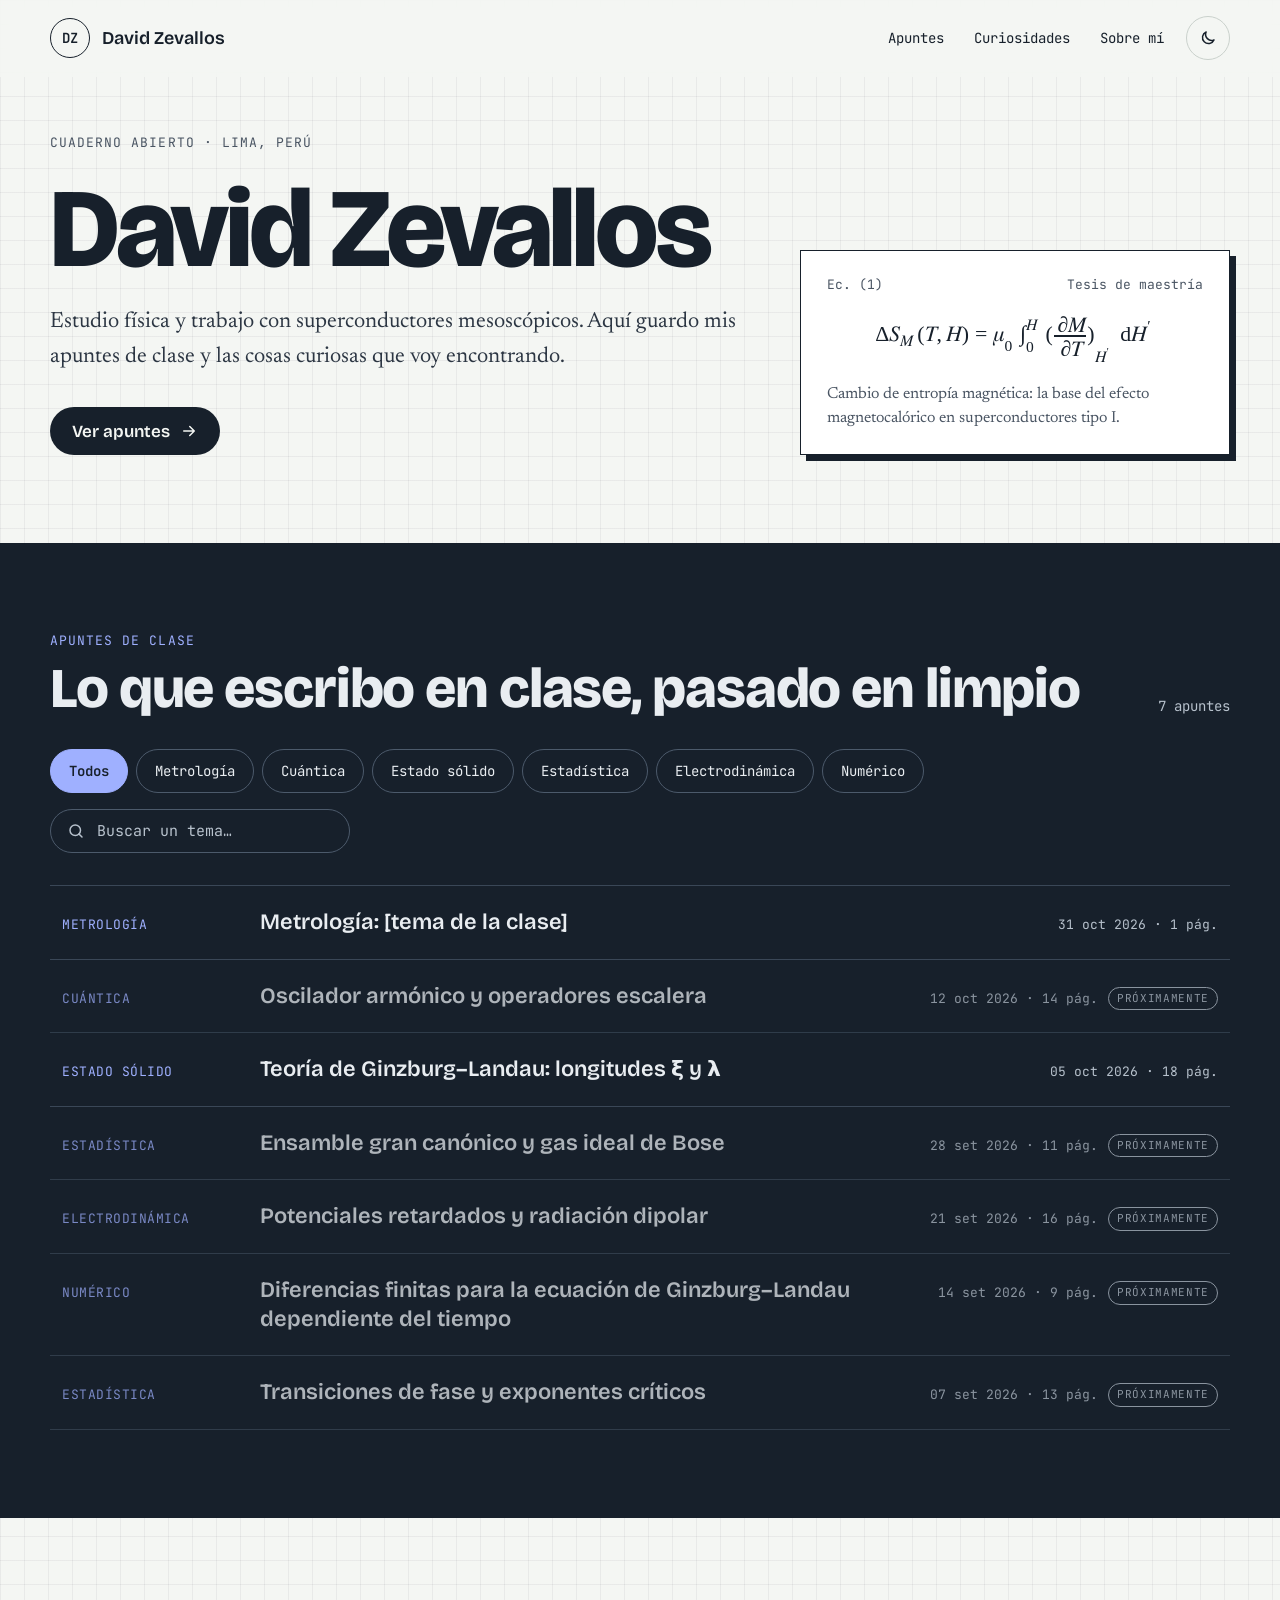
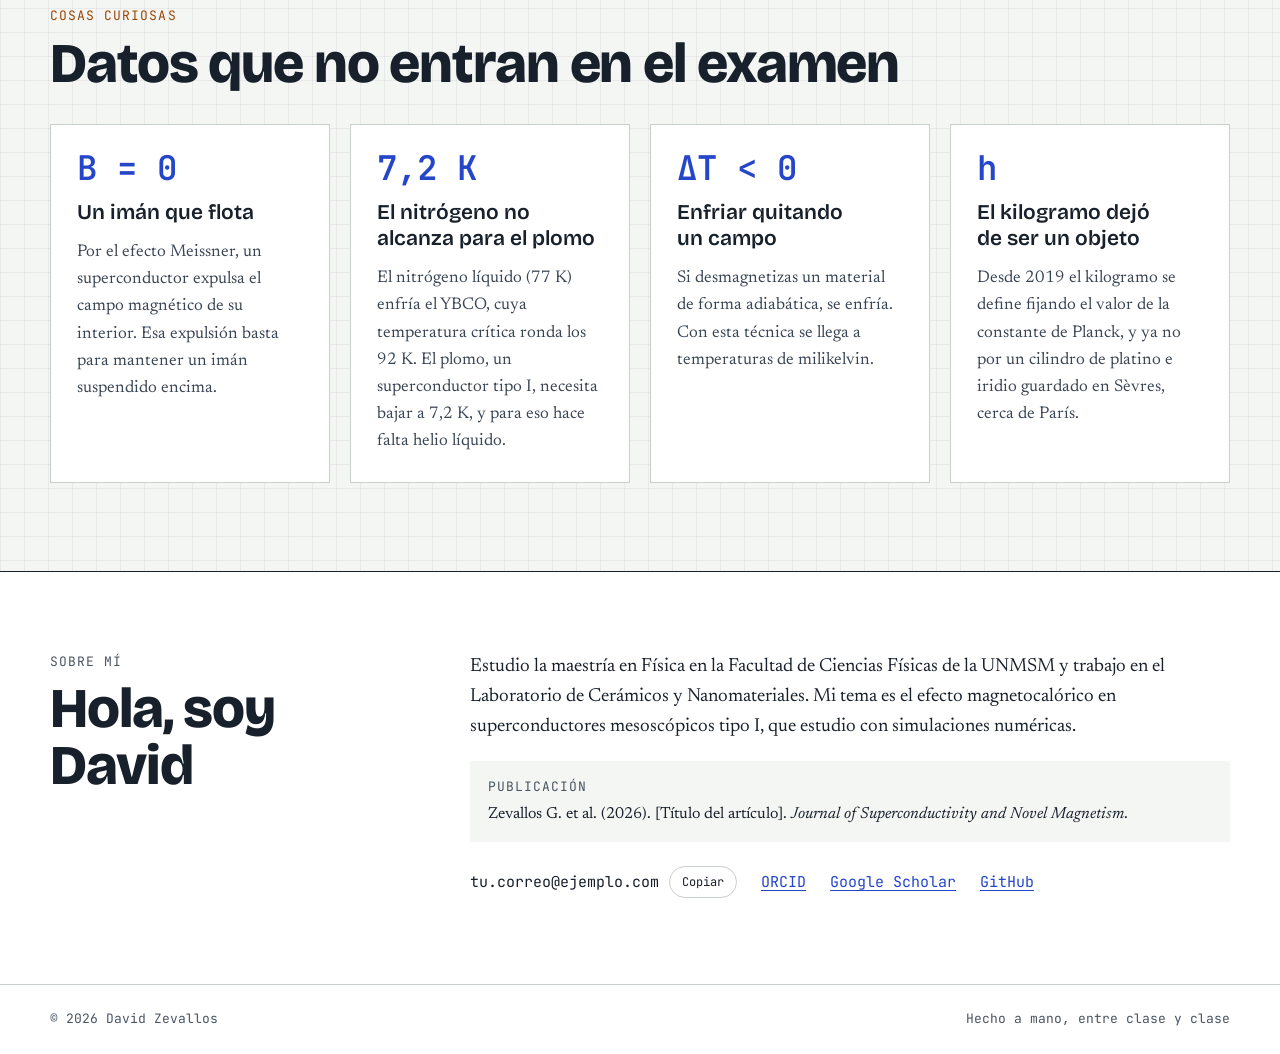
==== index.html @ 61f1cf74 "Versión inicial del sitio, con la sección de fotos oculta Co-Authored-By: Claude Opus 5.5 <noreply@a" ====
<!doctype html>
<html lang="es">
<head>
  <meta charset="utf-8">
  <meta name="viewport" content="width=device-width, initial-scale=1, viewport-fit=cover">
  <title>David Zevallos · Física</title>
  <meta name="description" content="Apuntes de clase y cosas curiosas de David Zevallos, físico en la UNMSM.">
  <meta name="color-scheme" content="light dark">
  <link rel="icon" href="data:image/svg+xml,%3Csvg xmlns='http://www.w3.org/2000/svg' viewBox='0 0 64 64'%3E%3Ccircle cx='32' cy='32' r='29' fill='%2317202B'/%3E%3Ctext x='32' y='41' font-family='monospace' font-size='24' font-weight='700' fill='%23F4F6F3' text-anchor='middle'%3EDZ%3C/text%3E%3C/svg%3E">

  <!-- Aplica el tema guardado antes de pintar, para evitar parpadeo -->
  <script>
    try {
      var t = localStorage.getItem('tema');
      if (t === 'claro' || t === 'oscuro') document.documentElement.dataset.tema = t;
    } catch (e) {}
  </script>

  <link rel="preconnect" href="https://fonts.googleapis.com">
  <link rel="preconnect" href="https://fonts.gstatic.com" crossorigin>
  <link rel="stylesheet" href="https://fonts.googleapis.com/css2?family=Bricolage+Grotesque:opsz,wght@12..96,400;12..96,600;12..96,800&family=Newsreader:ital,opsz,wght@0,6..72,400;0,6..72,500;1,6..72,400&family=JetBrains+Mono:wght@400;600&display=swap">
  <link rel="stylesheet" href="css/styles.css">

  <script src="js/datos.js" defer></script>
  <script src="js/main.js" defer></script>
</head>
<body data-pagina="inicio">

  <a class="saltar" href="#contenido">Saltar al contenido</a>

  <header class="cabecera">
    <div class="contenedor cabecera__fila">
      <a class="marca" href="index.html" aria-label="David Zevallos, inicio">
        <span class="marca__sello" aria-hidden="true">DZ</span>
        <span class="marca__nombre">David Zevallos</span>
      </a>

      <button class="menu-boton" type="button" aria-expanded="false" aria-controls="menu-principal" aria-label="Abrir menú">
        <svg viewBox="0 0 24 24" width="22" height="22" aria-hidden="true"><path d="M4 7h16M4 12h16M4 17h16"/></svg>
      </button>

      <nav id="menu-principal" class="menu" aria-label="Secciones">
        <a href="#apuntes">Apuntes</a>
        <a href="#curiosidades">Curiosidades</a>
        <!-- <a href="#fotos">Fotos</a> -->
        <a href="#sobre-mi">Sobre mí</a>
        <button class="tema-boton" type="button" aria-label="Cambiar a tema oscuro">
          <svg class="icono-luna" viewBox="0 0 24 24" width="18" height="18" aria-hidden="true"><path d="M20 14.5A8 8 0 0 1 9.5 4a8 8 0 1 0 10.5 10.5Z"/></svg>
          <svg class="icono-sol" viewBox="0 0 24 24" width="18" height="18" aria-hidden="true"><circle cx="12" cy="12" r="4"/><path d="M12 2v2M12 20v2M4.9 4.9l1.4 1.4M17.7 17.7l1.4 1.4M2 12h2M20 12h2M4.9 19.1l1.4-1.4M17.7 6.3l1.4-1.4"/></svg>
        </button>
      </nav>
    </div>
  </header>

  <main id="contenido">

    <!-- PORTADA -->
    <section class="portada contenedor" aria-labelledby="titulo-portada">
      <div class="portada__texto">
        <p class="etiqueta">Cuaderno abierto · Lima, Perú</p>
        <h1 id="titulo-portada" class="portada__titulo">David Zevallos</h1>
        <p class="portada__intro">Estudio física y trabajo con superconductores mesoscópicos. Aquí guardo mis apuntes de clase y las cosas curiosas que voy encontrando.</p>
        <div class="acciones">
          <a class="boton boton--lleno" href="#apuntes">
            Ver apuntes
            <svg viewBox="0 0 24 24" width="18" height="18" aria-hidden="true"><path d="M5 12h14M13 6l6 6-6 6"/></svg>
          </a>
          <!-- <a class="boton boton--borde" href="#fotos">Fotos</a> -->
        </div>
      </div>

      <aside class="ficha" aria-label="Tema de investigación">
        <div class="ficha__cabeza"><span>Ec. (1)</span><span>Tesis de maestría</span></div>
        <div class="ecuacion-scroll">
          <math display="block">
            <mrow>
              <mi mathvariant="normal">Δ</mi><msub><mi>S</mi><mi>M</mi></msub>
              <mo stretchy="false">(</mo><mi>T</mi><mo>,</mo><mi>H</mi><mo stretchy="false">)</mo>
              <mo>=</mo>
              <msub><mi>μ</mi><mn>0</mn></msub>
              <msubsup><mo>∫</mo><mn>0</mn><mi>H</mi></msubsup>
              <msub>
                <mrow><mo>(</mo><mfrac><mrow><mo>∂</mo><mi>M</mi></mrow><mrow><mo>∂</mo><mi>T</mi></mrow></mfrac><mo>)</mo></mrow>
                <msup><mi>H</mi><mo>′</mo></msup>
              </msub>
              <mspace width="0.2em"></mspace>
              <mi mathvariant="normal">d</mi><msup><mi>H</mi><mo>′</mo></msup>
            </mrow>
          </math>
        </div>
        <p class="ficha__nota">Cambio de entropía magnética: la base del efecto magnetocalórico en superconductores tipo I.</p>
      </aside>
    </section>

    <!-- APUNTES -->
    <section id="apuntes" class="banda" aria-labelledby="titulo-apuntes">
      <div class="contenedor seccion">
        <div class="seccion__cabeza">
          <div>
            <p class="etiqueta etiqueta--clara">Apuntes de clase</p>
            <h2 id="titulo-apuntes" class="seccion__titulo">Lo que escribo en clase, pasado en limpio</h2>
          </div>
          <p class="contador" id="contador-apuntes" aria-live="polite"></p>
        </div>

        <div class="herramientas">
          <div class="filtros" id="filtros" role="group" aria-label="Filtrar por curso"></div>
          <label class="buscador">
            <span class="visualmente-oculto">Buscar apuntes</span>
            <svg viewBox="0 0 24 24" width="18" height="18" aria-hidden="true"><circle cx="11" cy="11" r="7"/><path d="m20 20-4-4"/></svg>
            <input id="buscar" type="search" placeholder="Buscar un tema…" autocomplete="off">
          </label>
        </div>

        <ol class="lista-apuntes" id="lista-apuntes"></ol>
        <p class="vacio" id="sin-resultados" hidden>No hay apuntes que coincidan. Prueba con otro curso o palabra.</p>
      </div>
    </section>

    <!-- CURIOSIDADES -->
    <section id="curiosidades" class="contenedor seccion" aria-labelledby="titulo-curiosidades">
      <div class="seccion__cabeza">
        <div>
          <p class="etiqueta etiqueta--calida">Cosas curiosas</p>
          <h2 id="titulo-curiosidades" class="seccion__titulo">Datos que no entran en el examen</h2>
        </div>
      </div>
      <div class="rejilla-curiosidades" id="lista-curiosidades"></div>
    </section>

    <!-- FOTOS (oculta por ahora: quita este comentario para mostrarla)
    <section id="fotos" class="seccion-borde" aria-labelledby="titulo-fotos">
      <div class="contenedor seccion">
        <div class="seccion__cabeza">
          <div>
            <p class="etiqueta">Fotos</p>
            <h2 id="titulo-fotos" class="seccion__titulo">Del laboratorio y de fuera</h2>
          </div>
          <p class="contador">Toca una foto para verla completa</p>
        </div>
        <div class="galeria" id="galeria"></div>
      </div>
    </section>
    -->

    <!-- SOBRE MÍ -->
    <section id="sobre-mi" class="superficie seccion-borde" aria-labelledby="titulo-sobre-mi">
      <div class="contenedor seccion sobre-mi">
        <div class="sobre-mi__cabeza">
          <p class="etiqueta">Sobre mí</p>
          <h2 id="titulo-sobre-mi" class="seccion__titulo">Hola, soy David</h2>
        </div>
        <div class="sobre-mi__texto">
          <p>Estudio la maestría en Física en la Facultad de Ciencias Físicas de la UNMSM y trabajo en el Laboratorio de Cerámicos y Nanomateriales. Mi tema es el efecto magnetocalórico en superconductores mesoscópicos tipo I, que estudio con simulaciones numéricas.</p>
          <div class="cita">
            <span class="etiqueta">Publicación</span>
            <p>Zevallos G. et al. (2026). [Título del artículo]. <i>Journal of Superconductivity and Novel Magnetism</i>.</p>
          </div>
          <ul class="enlaces">
            <li>
              <span id="correo">tu.correo@ejemplo.com</span>
              <button class="copiar" type="button" data-copiar="correo">Copiar</button>
            </li>
            <li><a href="https://orcid.org" target="_blank" rel="noopener">ORCID</a></li>
            <li><a href="https://scholar.google.com" target="_blank" rel="noopener">Google Scholar</a></li>
            <li><a href="https://github.com" target="_blank" rel="noopener">GitHub</a></li>
          </ul>
        </div>
      </div>
    </section>

  </main>

  <footer class="pie superficie">
    <div class="contenedor pie__fila">
      <span>© <span id="anio">2026</span> David Zevallos</span>
      <span>Hecho a mano, entre clase y clase</span>
    </div>
  </footer>

  <!-- VISOR DE FOTOS (elemento nativo <dialog>) -->
  <dialog class="visor" id="visor" aria-label="Visor de fotos">
    <div class="visor__marco">
      <div class="visor__imagen" id="visor-imagen"></div>
      <div class="visor__barra">
        <p class="visor__pie" id="visor-pie"></p>
        <div class="visor__controles">
          <button type="button" id="visor-anterior" aria-label="Foto anterior">
            <svg viewBox="0 0 24 24" width="20" height="20" aria-hidden="true"><path d="M15 6l-6 6 6 6"/></svg>
          </button>
          <span id="visor-posicion" class="visor__posicion"></span>
          <button type="button" id="visor-siguiente" aria-label="Foto siguiente">
            <svg viewBox="0 0 24 24" width="20" height="20" aria-hidden="true"><path d="M9 6l6 6-6 6"/></svg>
          </button>
          <button type="button" id="visor-cerrar" aria-label="Cerrar visor">
            <svg viewBox="0 0 24 24" width="20" height="20" aria-hidden="true"><path d="M6 6l12 12M18 6 6 18"/></svg>
          </button>
        </div>
      </div>
    </div>
  </dialog>

  <noscript>
    <p class="contenedor vacio">Activa JavaScript para ver la lista de apuntes y las curiosidades.</p>
  </noscript>
</body>
</html>
---- css/styles.css ----
/* =========================================================================
   styles.css — David Zevallos
   Concepto: cuaderno de laboratorio. Papel milimetrado, tinta oscura,
   un acento azul de bolígrafo y otro ocre para lo curioso.
   ========================================================================= */

/* ---------- Tokens (tema claro) ---------- */
:root {
  --papel: #F4F6F3;
  --rejilla: rgba(23, 32, 43, 0.055);
  --superficie: #FFFFFF;
  --tinta: #17202B;
  --tinta-2: #2C3643;
  --tinta-3: #3A4554;
  --gris: #4A5563;
  --linea: #C9D0CB;
  --acento: #2546C9;
  --acento-hover: #17318F;
  --calido: #9A4708;
  --hueco: #E3E8E4;
  --hueco-raya: rgba(23, 32, 43, 0.07);

  /* La banda de apuntes es oscura en ambos temas */
  --banda: #17202B;
  --banda-tinta: #E9EDF1;
  --banda-gris: #B7C1CC;
  --banda-linea: #3A4757;
  --banda-acento: #9FB0FF;
  --banda-chip: #4C5A6B;

  --f-titulo: 'Bricolage Grotesque', 'Segoe UI', system-ui, sans-serif;
  --f-texto: 'Newsreader', Georgia, 'Times New Roman', serif;
  --f-dato: 'JetBrains Mono', ui-monospace, 'SFMono-Regular', Menlo, Consolas, monospace;

  --ancho: 1180px;
  --gutter: max(16px, env(safe-area-inset-left, 0px));
  --gutter-d: max(16px, env(safe-area-inset-right, 0px));

  color-scheme: light;
}

/* ---------- Tema oscuro: sistema ---------- */
@media (prefers-color-scheme: dark) {
  :root:not([data-tema="claro"]) {
    --papel: #10151C;
    --rejilla: rgba(233, 237, 241, 0.045);
    --superficie: #18202A;
    --tinta: #E6EAEE;
    --tinta-2: #CDD4DC;
    --tinta-3: #B4BDC7;
    --gris: #9AA5B1;
    --linea: #2E3946;
    --acento: #93A6FF;
    --acento-hover: #C0CBFF;
    --calido: #E8A266;
    --hueco: #1E2732;
    --hueco-raya: rgba(233, 237, 241, 0.06);
    --banda: #0A0E13;
    --banda-linea: #26313D;
    color-scheme: dark;
  }
}
/* ---------- Tema oscuro: elegido con el botón ---------- */
:root[data-tema="oscuro"] {
  --papel: #10151C;
  --rejilla: rgba(233, 237, 241, 0.045);
  --superficie: #18202A;
  --tinta: #E6EAEE;
  --tinta-2: #CDD4DC;
  --tinta-3: #B4BDC7;
  --gris: #9AA5B1;
  --linea: #2E3946;
  --acento: #93A6FF;
  --acento-hover: #C0CBFF;
  --calido: #E8A266;
  --hueco: #1E2732;
  --hueco-raya: rgba(233, 237, 241, 0.06);
  --banda: #0A0E13;
  --banda-linea: #26313D;
  color-scheme: dark;
}

/* ---------- Base ---------- */
*, *::before, *::after { box-sizing: border-box; }

html { scroll-behavior: smooth; scroll-padding-top: 88px; -webkit-text-size-adjust: 100%; }
@media (prefers-reduced-motion: reduce) { html { scroll-behavior: auto; } }

body {
  margin: 0;
  background-color: var(--papel);
  background-image:
    linear-gradient(var(--rejilla) 1px, transparent 1px),
    linear-gradient(90deg, var(--rejilla) 1px, transparent 1px);
  background-size: 24px 24px;
  color: var(--tinta);
  font-family: var(--f-texto);
  font-size: 1.1875rem;
  line-height: 1.6;
  text-rendering: optimizeLegibility;
}

img { max-width: 100%; display: block; }
svg { fill: none; stroke: currentColor; stroke-width: 2; stroke-linecap: round; stroke-linejoin: round; }

a { color: var(--acento); text-underline-offset: 0.18em; }
a:hover { color: var(--acento-hover); }

:focus-visible { outline: 2px solid var(--acento); outline-offset: 3px; border-radius: 4px; }

h1, h2, h3 { text-wrap: balance; }
p { margin: 0; }

.visualmente-oculto {
  position: absolute; width: 1px; height: 1px; padding: 0; margin: -1px;
  overflow: hidden; clip: rect(0 0 0 0); white-space: nowrap; border: 0;
}

.saltar {
  position: absolute; left: 16px; top: -60px; z-index: 50;
  background: var(--tinta); color: var(--papel); padding: 10px 16px;
  font-family: var(--f-dato); font-size: 0.875rem; text-decoration: none;
}
.saltar:focus { top: calc(12px + env(safe-area-inset-top, 0px)); color: var(--papel); }

.contenedor {
  width: 100%;
  max-width: calc(var(--ancho) + 48px);
  margin-inline: auto;
  padding-left: max(24px, var(--gutter));
  padding-right: max(24px, var(--gutter-d));
}
@media (max-width: 480px) {
  .contenedor { padding-left: var(--gutter); padding-right: var(--gutter-d); }
}

/* ---------- Piezas pequeñas ---------- */
.etiqueta {
  font-family: var(--f-dato);
  font-size: 0.8125rem;
  letter-spacing: 0.08em;
  text-transform: uppercase;
  color: var(--gris);
}
.etiqueta--clara { color: var(--banda-acento); }
.etiqueta--calida { color: var(--calido); }

.boton {
  display: inline-flex; align-items: center; gap: 10px;
  min-height: 48px; padding: 0 22px;
  border-radius: 999px;
  font-family: var(--f-titulo); font-weight: 600; font-size: 1.0625rem;
  text-decoration: none;
  transition: transform 0.15s ease, background-color 0.15s ease;
}
.boton:active { transform: translateY(1px); }
.boton--lleno { background: var(--tinta); color: var(--papel); }
.boton--lleno:hover { background: var(--tinta-2); color: var(--papel); }
.boton--borde { border: 1.5px solid var(--tinta); color: var(--tinta); }
.boton--borde:hover { background: var(--superficie); color: var(--tinta); }

.insignia {
  display: inline-block;
  margin-left: 10px;
  padding: 2px 8px;
  border: 1px solid currentColor;
  border-radius: 999px;
  font-family: var(--f-dato);
  font-size: 0.6875rem;
  letter-spacing: 0.06em;
  text-transform: uppercase;
  vertical-align: 1px;
}

/* ---------- Cabecera ---------- */
body::before {
  content: ""; position: fixed; inset: 0 0 auto;
  height: env(safe-area-inset-top, 0px); z-index: 30;
  background: var(--papel);
}

.cabecera {
  position: sticky; top: env(safe-area-inset-top, 0px); z-index: 20;
  background: color-mix(in srgb, var(--papel) 88%, transparent);
  -webkit-backdrop-filter: blur(10px);
  backdrop-filter: blur(10px);
  border-bottom: 1px solid transparent;
}
.cabecera__fila {
  display: flex; align-items: center; justify-content: space-between; gap: 16px;
  padding-block: 16px;
}

.marca { display: flex; align-items: center; gap: 12px; color: var(--tinta); text-decoration: none; }
.marca:hover { color: var(--tinta); }
.marca__sello {
  width: 40px; height: 40px; flex: none;
  display: grid; place-items: center;
  border: 1.5px solid var(--tinta); border-radius: 50%;
  font-family: var(--f-dato); font-size: 0.875rem; font-weight: 600;
}
.marca__nombre { font-family: var(--f-titulo); font-weight: 600; font-size: 1.125rem; }

.menu { display: flex; align-items: center; gap: 2px; font-family: var(--f-dato); font-size: 0.875rem; }
.menu a {
  display: inline-flex; align-items: center; min-height: 44px; padding: 0 14px;
  color: var(--tinta); text-decoration: none; border-radius: 999px;
}
.menu a:hover { background: var(--superficie); color: var(--tinta); }
.menu a[aria-current="page"] { text-decoration: underline; text-underline-offset: 0.35em; }

.tema-boton, .menu-boton {
  width: 44px; height: 44px; flex: none;
  display: inline-grid; place-items: center;
  margin-left: 6px;
  border: 1.5px solid var(--linea); border-radius: 50%;
  background: transparent; color: var(--tinta); cursor: pointer;
}
.tema-boton:hover, .menu-boton:hover { border-color: var(--tinta); }
.icono-sol { display: none; }
:root[data-tema="oscuro"] .icono-sol { display: block; }
:root[data-tema="oscuro"] .icono-luna { display: none; }
@media (prefers-color-scheme: dark) {
  :root:not([data-tema="claro"]) .icono-sol { display: block; }
  :root:not([data-tema="claro"]) .icono-luna { display: none; }
}

.menu-boton { display: none; }

@media (max-width: 760px) {
  .menu-boton { display: inline-grid; }
  .menu {
    position: absolute; left: 0; right: 0; top: 100%;
    flex-direction: column; align-items: stretch; gap: 0;
    padding: 8px var(--gutter-d) 16px var(--gutter);
    background: var(--papel);
    border-bottom: 1.5px solid var(--tinta);
    display: none;
  }
  .menu--abierto { display: flex; }
  .menu a { min-height: 52px; border-radius: 0; border-bottom: 1px solid var(--linea); font-size: 1rem; }
  .tema-boton { margin: 12px 0 0; align-self: flex-start; }
}

/* ---------- Portada ---------- */
.portada {
  display: flex; flex-wrap: wrap; align-items: flex-end; gap: 56px;
  padding-top: 56px; padding-bottom: 88px;
}
.portada__texto { flex: 999 1 520px; min-width: 0; display: flex; flex-direction: column; gap: 24px; }
.portada__titulo {
  margin: 0;
  font-family: var(--f-titulo); font-weight: 800;
  font-size: clamp(3.25rem, 9vw, 7rem);
  line-height: 0.92; letter-spacing: -0.03em;
}
.portada__intro { max-width: 34em; font-size: 1.375rem; color: var(--tinta-2); }
.acciones { display: flex; flex-wrap: wrap; gap: 12px; padding-top: 8px; }

.ficha {
  flex: 1 1 360px; min-width: 0;
  display: flex; flex-direction: column; gap: 14px;
  padding: 24px 26px;
  background: var(--superficie);
  border: 1.5px solid var(--tinta);
  box-shadow: 6px 6px 0 var(--tinta);
}
.ficha__cabeza {
  display: flex; justify-content: space-between; gap: 12px;
  font-family: var(--f-dato); font-size: 0.8125rem; color: var(--gris);
}
.ficha__nota { font-size: 1rem; line-height: 1.5; color: var(--gris); }

/* MathML nativo */
math { font-family: 'STIX Two Math', 'Cambria Math', 'Latin Modern Math', math; }
math[display="block"] { font-size: 1.35em; margin: 0; }
.ecuacion-scroll { overflow-x: auto; padding-block: 6px; }

/* ---------- Secciones ---------- */
.seccion { display: flex; flex-direction: column; gap: 32px; padding-block: 88px; }
.seccion__cabeza {
  display: flex; flex-wrap: wrap; align-items: flex-end; justify-content: space-between; gap: 16px 24px;
}
.seccion__cabeza > div { display: flex; flex-direction: column; gap: 8px; min-width: 0; }
.seccion__titulo {
  margin: 0;
  font-family: var(--f-titulo); font-weight: 800;
  font-size: clamp(2.25rem, 5vw, 3.5rem);
  line-height: 1.02; letter-spacing: -0.02em;
}
.contador { font-family: var(--f-dato); font-size: 0.875rem; color: var(--gris); }

.seccion-borde { border-top: 1.5px solid var(--tinta); }
.superficie { background: var(--superficie); }

/* ---------- Banda de apuntes ---------- */
.banda { background: var(--banda); color: var(--banda-tinta); }
.banda .contador { color: var(--banda-gris); }
.banda :focus-visible { outline-color: var(--banda-acento); }

.herramientas { display: flex; flex-wrap: wrap; align-items: center; justify-content: space-between; gap: 16px; }
.filtros { display: flex; flex-wrap: wrap; gap: 8px; }

.chip {
  min-height: 44px; padding: 0 18px;
  border: 1.5px solid var(--banda-chip); border-radius: 999px;
  background: transparent; color: var(--banda-tinta);
  font-family: var(--f-dato); font-size: 0.875rem;
  cursor: pointer;
  transition: background-color 0.15s ease, border-color 0.15s ease;
}
.chip:hover { border-color: var(--banda-tinta); }
.chip[aria-pressed="true"] {
  background: var(--banda-acento); border-color: var(--banda-acento);
  color: #17202B; font-weight: 600;
}

.buscador {
  flex: 0 1 300px; min-width: 0;
  display: flex; align-items: center; gap: 10px;
  min-height: 44px; padding: 0 16px;
  border: 1.5px solid var(--banda-chip); border-radius: 999px;
  color: var(--banda-gris);
}
.buscador:focus-within { border-color: var(--banda-acento); }
.buscador input {
  flex: 1; min-width: 0;
  border: 0; background: transparent; outline: none;
  color: var(--banda-tinta);
  font-family: var(--f-dato); font-size: 0.9375rem;
}
.buscador input::placeholder { color: var(--banda-gris); opacity: 1; }
@media (max-width: 760px) { .buscador { flex-basis: 100%; } }

.lista-apuntes { list-style: none; margin: 0; padding: 0; border-top: 1px solid var(--banda-linea); }
.apunte {
  display: flex; flex-wrap: wrap; align-items: baseline; gap: 6px 28px;
  padding: 22px 12px;
  border-bottom: 1px solid var(--banda-linea);
  color: var(--banda-tinta); text-decoration: none;
  transition: background-color 0.15s ease, padding-left 0.2s ease;
}
a.apunte:hover { background: rgba(159, 176, 255, 0.08); color: var(--banda-tinta); padding-left: 20px; }
.apunte--pendiente { opacity: 0.72; }
.apunte__curso {
  flex: 0 0 170px;
  font-family: var(--f-dato); font-size: 0.8125rem; letter-spacing: 0.04em; text-transform: uppercase;
  color: var(--banda-acento);
}
.apunte__titulo {
  flex: 999 1 360px; min-width: 0;
  font-family: var(--f-titulo); font-weight: 600; font-size: 1.375rem; line-height: 1.3;
}
.apunte__meta { flex: 0 0 auto; font-family: var(--f-dato); font-size: 0.8125rem; color: var(--banda-gris); font-variant-numeric: tabular-nums; }
.vacio { font-size: 1.0625rem; color: var(--banda-gris); padding: 16px 0; }

/* ---------- Curiosidades ---------- */
.rejilla-curiosidades { display: grid; grid-template-columns: repeat(auto-fill, minmax(260px, 1fr)); gap: 20px; }
.curiosidad {
  display: flex; flex-direction: column; gap: 14px;
  padding: 26px;
  background: var(--superficie);
  border: 1px solid var(--linea);
  transition: transform 0.2s ease, border-color 0.2s ease;
}
.curiosidad:hover { transform: translateY(-3px); border-color: var(--tinta); }
@media (prefers-reduced-motion: reduce) { .curiosidad:hover { transform: none; } }
.curiosidad__dato { font-family: var(--f-dato); font-size: 2.125rem; font-weight: 600; line-height: 1; color: var(--acento); }
.curiosidad__titulo { margin: 0; font-family: var(--f-titulo); font-weight: 600; font-size: 1.3125rem; line-height: 1.25; }
.curiosidad__texto { font-size: 1.0625rem; color: var(--tinta-3); }

/* ---------- Galería ---------- */
.galeria {
  display: grid;
  grid-template-columns: repeat(auto-fill, minmax(240px, 1fr));
  grid-auto-rows: 200px;
  grid-auto-flow: dense;
  gap: 16px;
}
.foto {
  position: relative; display: flex; flex-direction: column;
  padding: 0; margin: 0;
  border: 1px solid var(--tinta);
  background: var(--superficie);
  overflow: hidden; cursor: zoom-in;
  font: inherit; color: inherit; text-align: left;
}
.foto--ancha { grid-column: span 2; }
.foto--alta { grid-row: span 2; }
.foto--grande { grid-column: span 2; grid-row: span 2; }
@media (max-width: 560px) {
  .foto--ancha, .foto--grande { grid-column: auto; }
}
.foto img, .foto .hueco { flex: 1 1 auto; min-height: 0; width: 100%; object-fit: cover; transition: transform 0.4s ease; }
.foto:hover img { transform: scale(1.03); }
.foto__pie {
  display: flex; justify-content: space-between; gap: 8px;
  padding: 10px 12px;
  background: var(--superficie);
  border-top: 1px solid var(--linea);
  font-family: var(--f-dato); font-size: 0.8125rem;
}
.foto__lugar { color: var(--gris); }

.hueco {
  display: flex; align-items: center; justify-content: center;
  padding: 16px; text-align: center;
  background-color: var(--hueco);
  background-image: repeating-linear-gradient(135deg, var(--hueco-raya) 0 2px, transparent 2px 14px);
  font-family: var(--f-dato); font-size: 0.8125rem; color: var(--gris);
}

/* Visor */
.visor {
  width: min(1100px, calc(100vw - 32px));
  max-height: calc(100vh - 32px);
  padding: 0; border: 1.5px solid var(--tinta);
  background: var(--superficie); color: var(--tinta);
}
.visor::backdrop { background: rgba(10, 14, 19, 0.82); }
.visor__marco { display: flex; flex-direction: column; }
.visor__imagen { display: flex; align-items: center; justify-content: center; background: var(--hueco); }
.visor__imagen img { max-height: calc(100vh - 140px); width: auto; object-fit: contain; }
.visor__imagen .hueco { width: 100%; aspect-ratio: 3 / 2; max-height: calc(100vh - 140px); font-size: 1rem; }
.visor__barra {
  display: flex; flex-wrap: wrap; align-items: center; justify-content: space-between; gap: 12px;
  padding: 10px 12px 10px 18px;
  border-top: 1px solid var(--linea);
}
.visor__pie { font-family: var(--f-dato); font-size: 0.875rem; min-width: 0; }
.visor__controles { display: flex; align-items: center; gap: 6px; }
.visor__controles button {
  width: 44px; height: 44px; display: grid; place-items: center;
  border: 1.5px solid var(--linea); border-radius: 50%;
  background: transparent; color: var(--tinta); cursor: pointer;
}
.visor__controles button:hover { border-color: var(--tinta); }
.visor__posicion { font-family: var(--f-dato); font-size: 0.8125rem; color: var(--gris); min-width: 3.5em; text-align: center; font-variant-numeric: tabular-nums; }

/* ---------- Sobre mí ---------- */
.sobre-mi { flex-direction: row; flex-wrap: wrap; gap: 48px; padding-block: 80px; }
.sobre-mi__cabeza { flex: 1 1 280px; min-width: 0; display: flex; flex-direction: column; gap: 8px; }
.sobre-mi__texto { flex: 999 1 520px; min-width: 0; max-width: 40em; display: flex; flex-direction: column; gap: 18px; }
.cita { display: flex; flex-direction: column; gap: 6px; padding: 16px 18px; background: var(--papel); font-size: 1rem; line-height: 1.5; }
.enlaces {
  list-style: none; margin: 0; padding: 0;
  display: flex; flex-wrap: wrap; align-items: center; gap: 8px 24px;
  font-family: var(--f-dato); font-size: 0.9375rem;
}
.enlaces li { display: flex; align-items: center; gap: 10px; }
.enlaces a { display: inline-flex; align-items: center; min-height: 44px; }
.copiar {
  min-height: 32px; padding: 0 12px;
  border: 1px solid var(--linea); border-radius: 999px;
  background: transparent; color: var(--tinta); cursor: pointer;
  font-family: var(--f-dato); font-size: 0.75rem;
}
.copiar:hover { border-color: var(--tinta); }

/* ---------- Pie ---------- */
.pie { border-top: 1px solid var(--linea); }
.pie__fila {
  display: flex; flex-wrap: wrap; justify-content: space-between; gap: 12px;
  padding-block: 24px;
  font-family: var(--f-dato); font-size: 0.8125rem; color: var(--gris);
}

/* =========================================================================
   PÁGINA DE APUNTE
   ========================================================================= */
.nota-pagina { display: flex; flex-wrap: wrap; align-items: flex-start; gap: 56px; padding-top: 32px; padding-bottom: 96px; }

.nota { flex: 999 1 600px; min-width: 0; max-width: 46em; display: flex; flex-direction: column; gap: 22px; }
.nota__meta {
  display: flex; flex-wrap: wrap; gap: 6px 18px;
  font-family: var(--f-dato); font-size: 0.8125rem; letter-spacing: 0.06em; text-transform: uppercase; color: var(--gris);
}
.nota__meta strong { color: var(--acento); font-weight: 600; }
.nota__titulo {
  margin: 0;
  font-family: var(--f-titulo); font-weight: 800;
  font-size: clamp(2.5rem, 6vw, 4.25rem);
  line-height: 1; letter-spacing: -0.025em;
}
.nota__entrada { font-size: 1.375rem; color: var(--tinta-2); }
.nota h2 {
  margin: 28px 0 0;
  font-family: var(--f-titulo); font-weight: 600; font-size: 1.75rem; line-height: 1.2;
}
.nota h2 .num { font-family: var(--f-dato); font-weight: 400; font-size: 0.7em; color: var(--gris); margin-right: 10px; }

.ecuacion {
  display: flex; align-items: center; gap: 16px;
  margin: 0;
  padding: 18px 22px;
  background: var(--superficie);
  border: 1px solid var(--linea);
}
.ecuacion .ecuacion-scroll { flex: 1 1 auto; min-width: 0; }
.ecuacion__num { flex: none; font-family: var(--f-dato); font-size: 0.875rem; color: var(--gris); }

.recuadro {
  display: flex; flex-direction: column; gap: 10px;
  padding: 22px 24px;
  background: var(--banda); color: var(--banda-tinta);
}
.recuadro .etiqueta { color: var(--banda-acento); }
.recuadro ul { margin: 0; padding-left: 1.2em; display: flex; flex-direction: column; gap: 6px; }

.vecinos { display: flex; flex-wrap: wrap; gap: 16px; margin-top: 32px; padding-top: 24px; border-top: 1px solid var(--linea); }
.vecino {
  flex: 1 1 240px; min-width: 0;
  display: flex; flex-direction: column; gap: 4px;
  padding: 16px 18px;
  background: var(--superficie); border: 1px solid var(--linea);
  color: var(--tinta); text-decoration: none;
}
a.vecino:hover { border-color: var(--tinta); color: var(--tinta); }
.vecino--derecha { text-align: right; align-items: flex-end; }
.vecino--pendiente { opacity: 0.7; }
.vecino--pendiente .insignia { margin-left: 0; align-self: inherit; color: var(--gris); }
.vecino__rotulo { font-family: var(--f-dato); font-size: 0.75rem; color: var(--gris); }
.vecino__titulo { font-family: var(--f-titulo); font-weight: 600; font-size: 1.125rem; line-height: 1.3; }

.lateral { flex: 1 1 280px; min-width: 0; display: flex; flex-direction: column; gap: 24px; }
@media (min-width: 1000px) { .lateral { position: sticky; top: 96px; } }

.pdf-caja {
  display: flex; flex-direction: column; gap: 14px;
  padding: 22px;
  background: var(--superficie); border: 1.5px solid var(--tinta);
}
.pdf-caja .hueco { height: 180px; }
.pdf-caja .boton { justify-content: center; }

.indice { display: flex; flex-direction: column; font-family: var(--f-dato); font-size: 0.875rem; }
.indice .etiqueta { padding-bottom: 8px; }
.indice a {
  display: block; padding: 10px 0 10px 12px;
  border-left: 2px solid var(--linea);
  color: var(--tinta-3); text-decoration: none;
}
.indice a:hover { color: var(--tinta); border-left-color: var(--tinta); }
.indice a[aria-current="true"] { color: var(--acento); border-left-color: var(--acento); font-weight: 600; }

.temas { display: flex; flex-wrap: wrap; gap: 8px; list-style: none; margin: 0; padding: 0; font-family: var(--f-dato); font-size: 0.8125rem; }
.temas li { padding: 6px 12px; border: 1px solid var(--tinta); border-radius: 999px; }

/* ---------- Impresión: los apuntes se imprimen limpios ---------- */
@media print {
  body { background: #fff; color: #000; font-size: 11pt; }
  .cabecera, .lateral, .vecinos, .pie, .saltar { display: none !important; }
  .ecuacion, .recuadro { background: #fff; color: #000; border: 1px solid #999; }
  .recuadro .etiqueta { color: #000; }
}

/* ---------- Ajustes ---------- */
.ficha { flex-basis: 430px; }
.ficha math[display="block"] { font-size: 1.15em; }
.vecino .insignia { align-self: flex-start; }
.vecino--derecha .insignia { align-self: flex-end; }
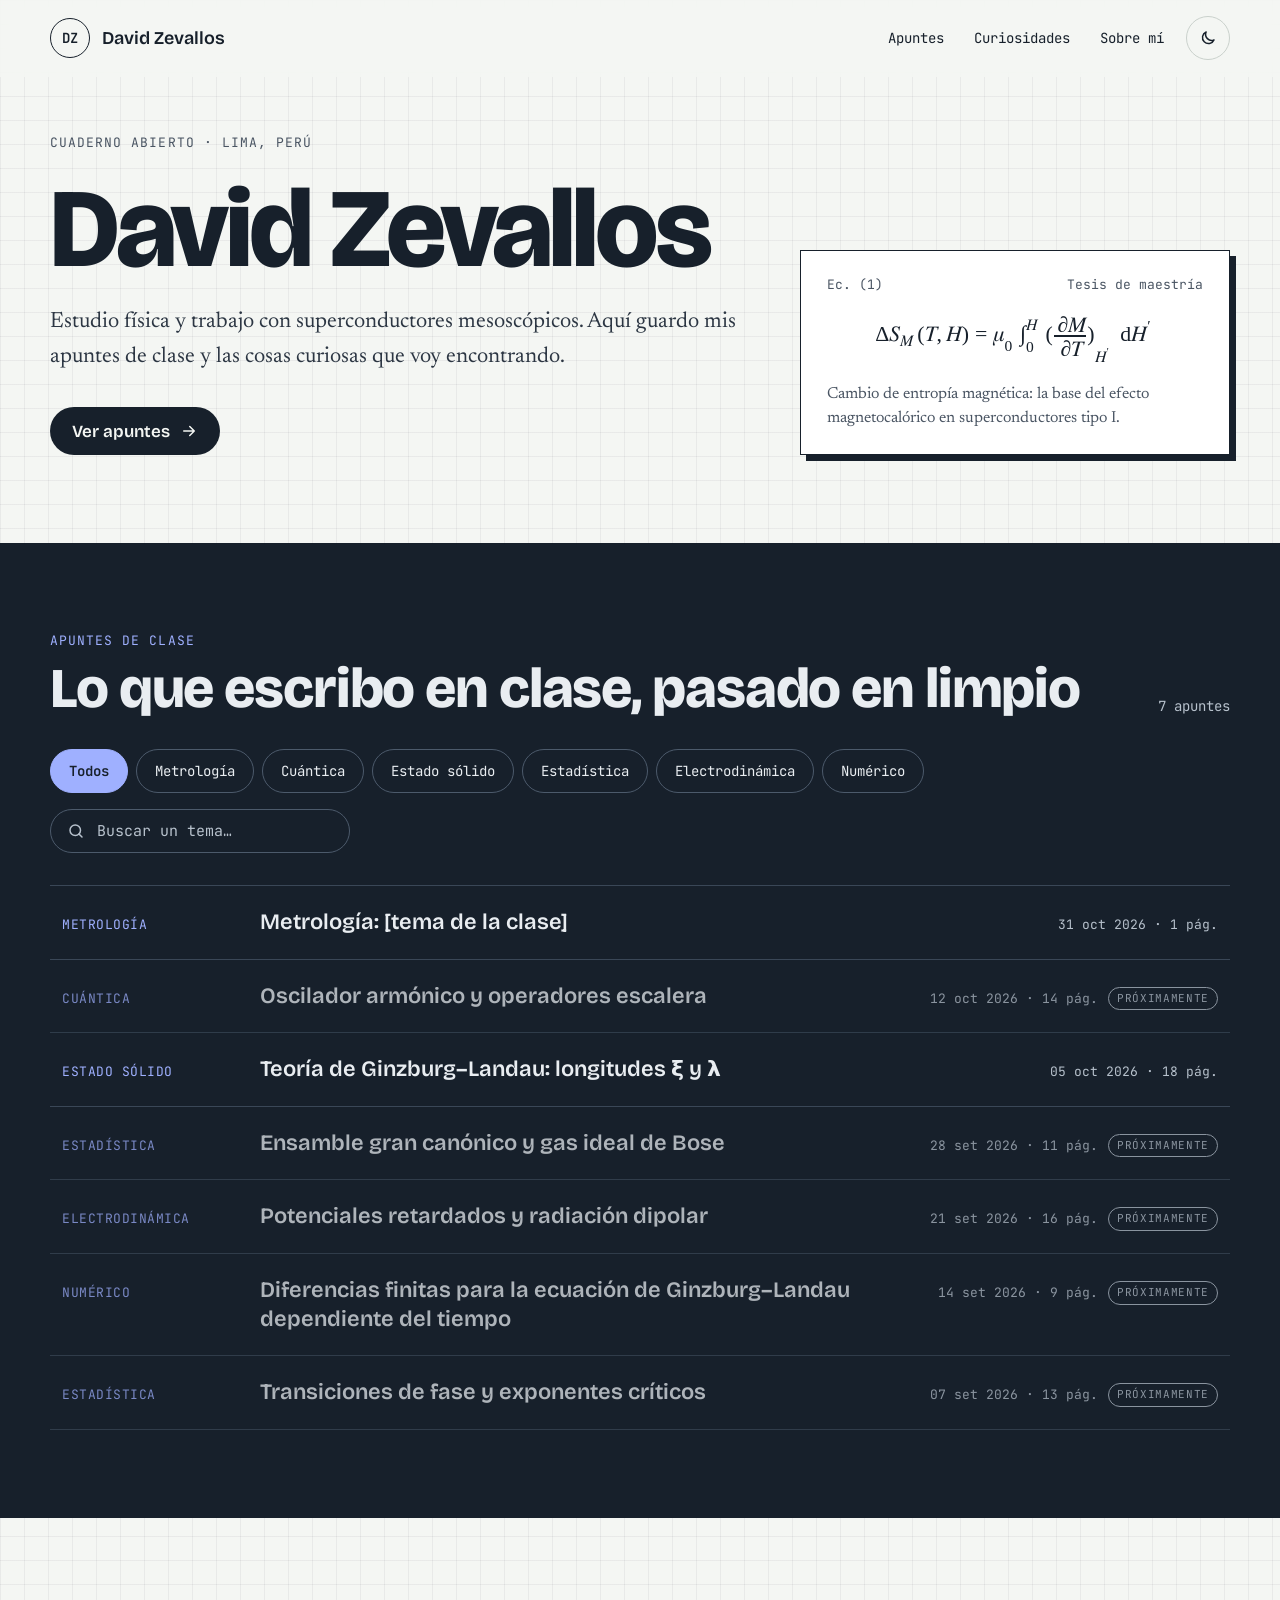
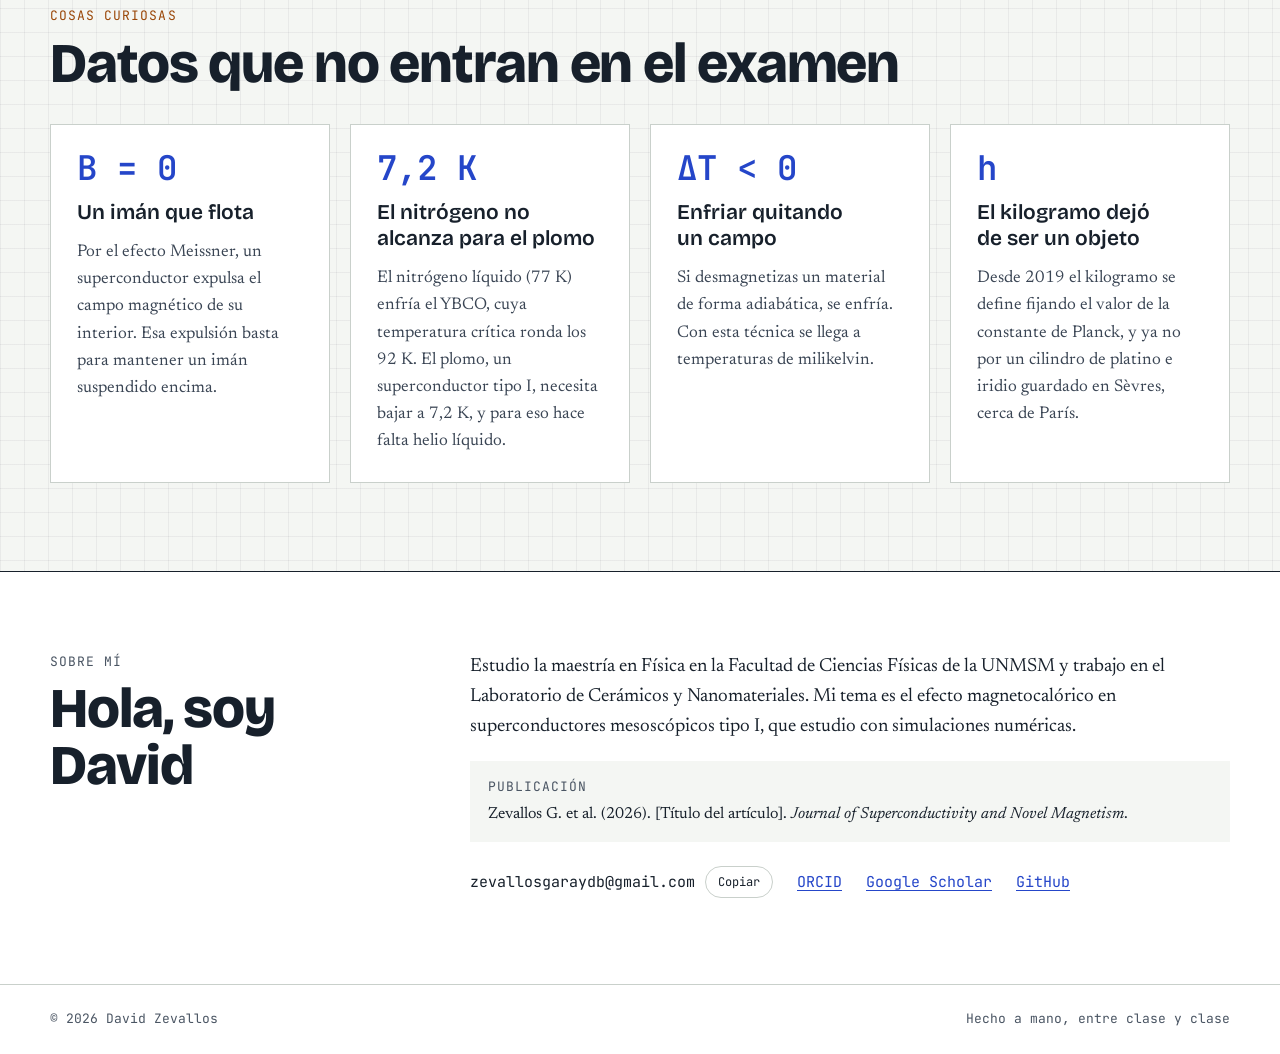
==== commit 3a73255f: "Agrega correo y enlaces de ORCID y GitHub Co-Authored-By: Claude Opus 5.5 <noreply@anthropic.com>" ====
--- a/index.html
+++ b/index.html
@@ -158,12 +158,12 @@
           </div>
           <ul class="enlaces">
             <li>
-              <span id="correo">tu.correo@ejemplo.com</span>
+              <span id="correo">zevallosgaraydb@gmail.com</span>
               <button class="copiar" type="button" data-copiar="correo">Copiar</button>
             </li>
-            <li><a href="https://orcid.org" target="_blank" rel="noopener">ORCID</a></li>
+            <li><a href="https://orcid.org/0000-0003-1531-2667" target="_blank" rel="noopener">ORCID</a></li>
             <li><a href="https://scholar.google.com" target="_blank" rel="noopener">Google Scholar</a></li>
-            <li><a href="https://github.com" target="_blank" rel="noopener">GitHub</a></li>
+            <li><a href="https://github.com/David-Zg" target="_blank" rel="noopener">GitHub</a></li>
           </ul>
         </div>
       </div>
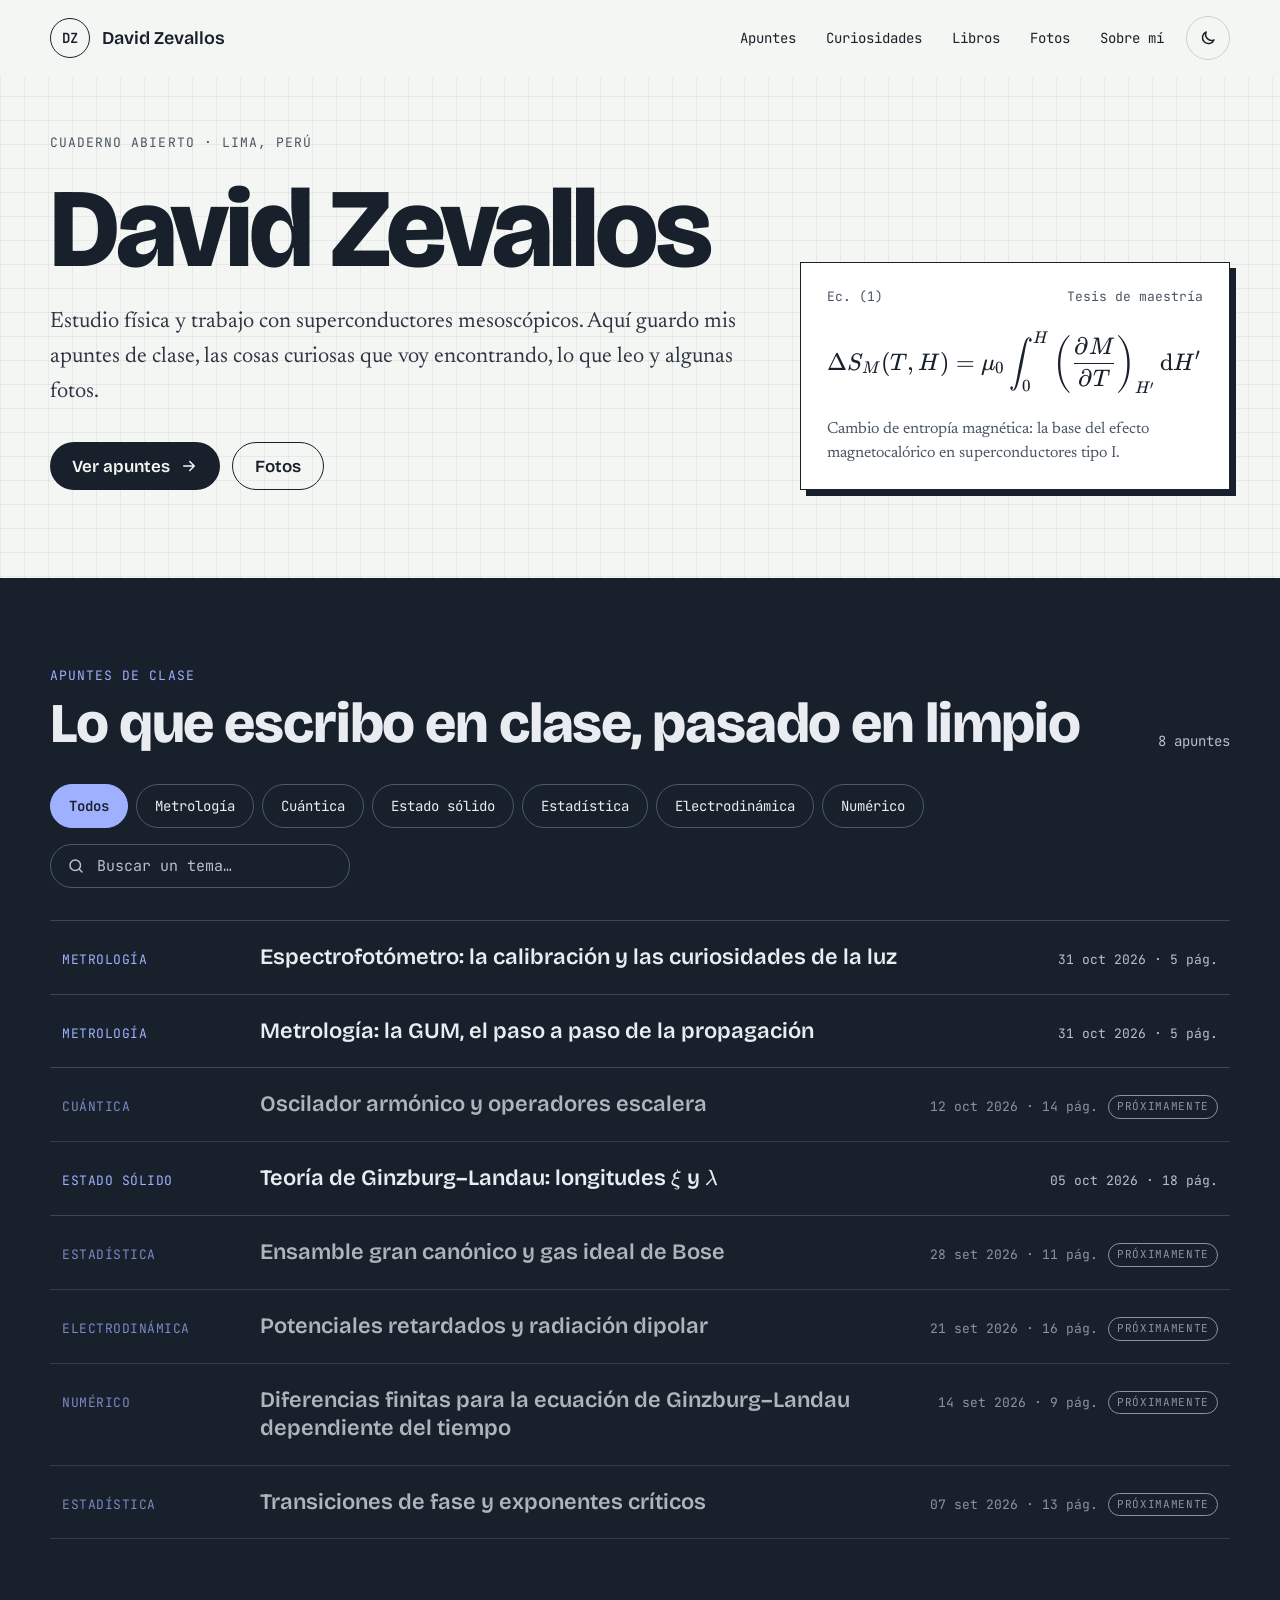
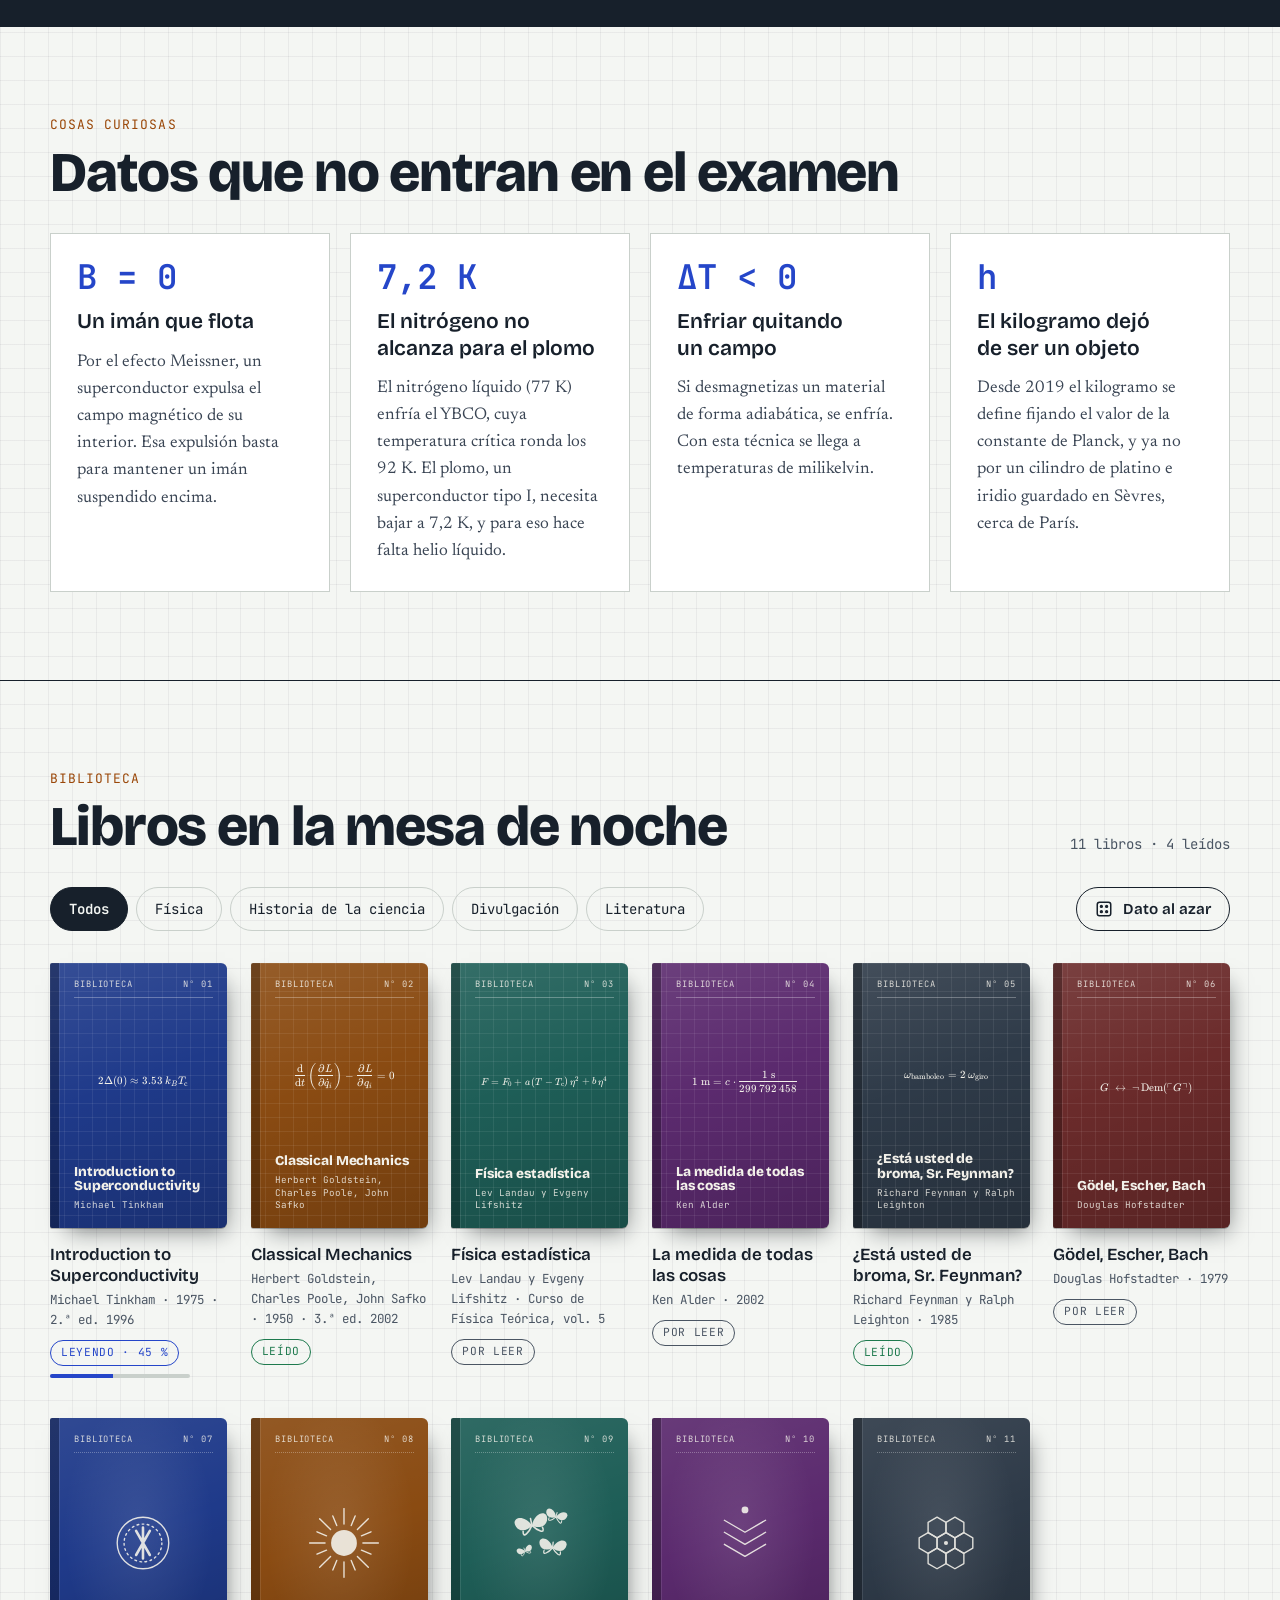
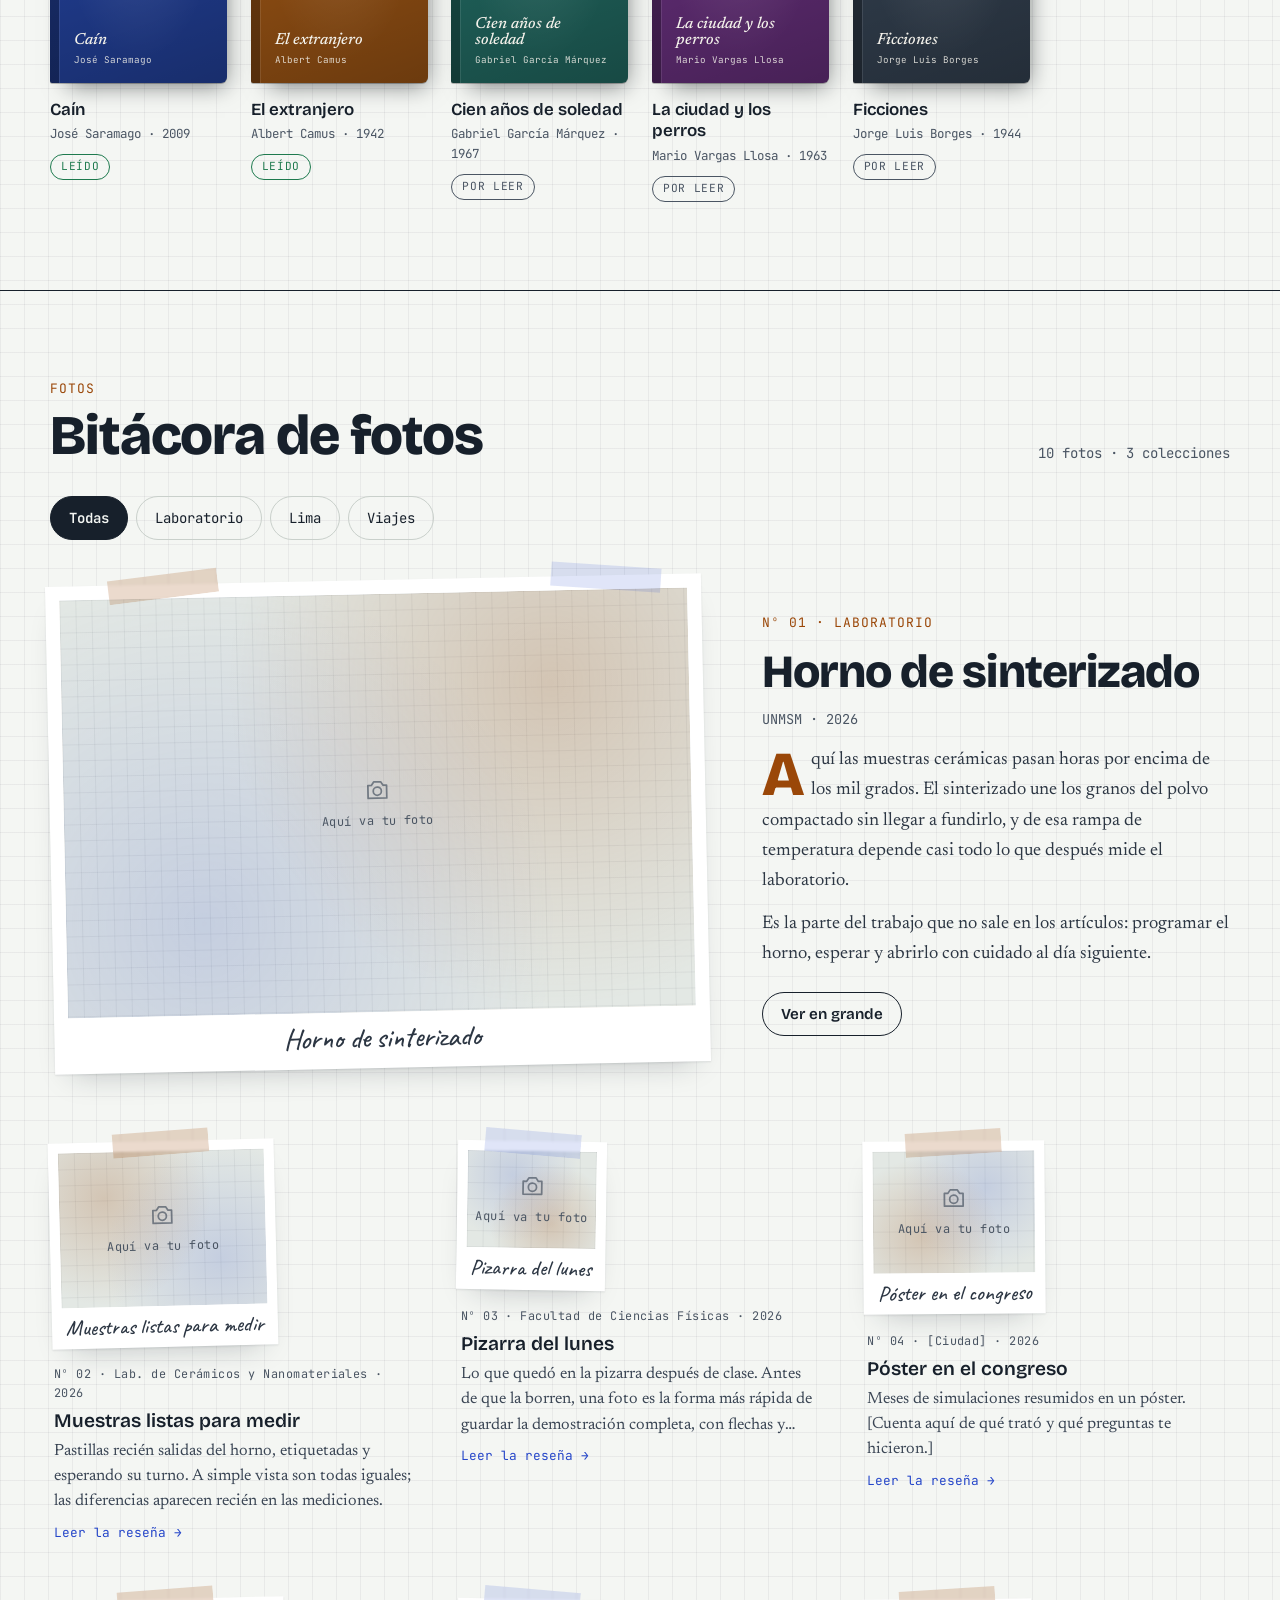
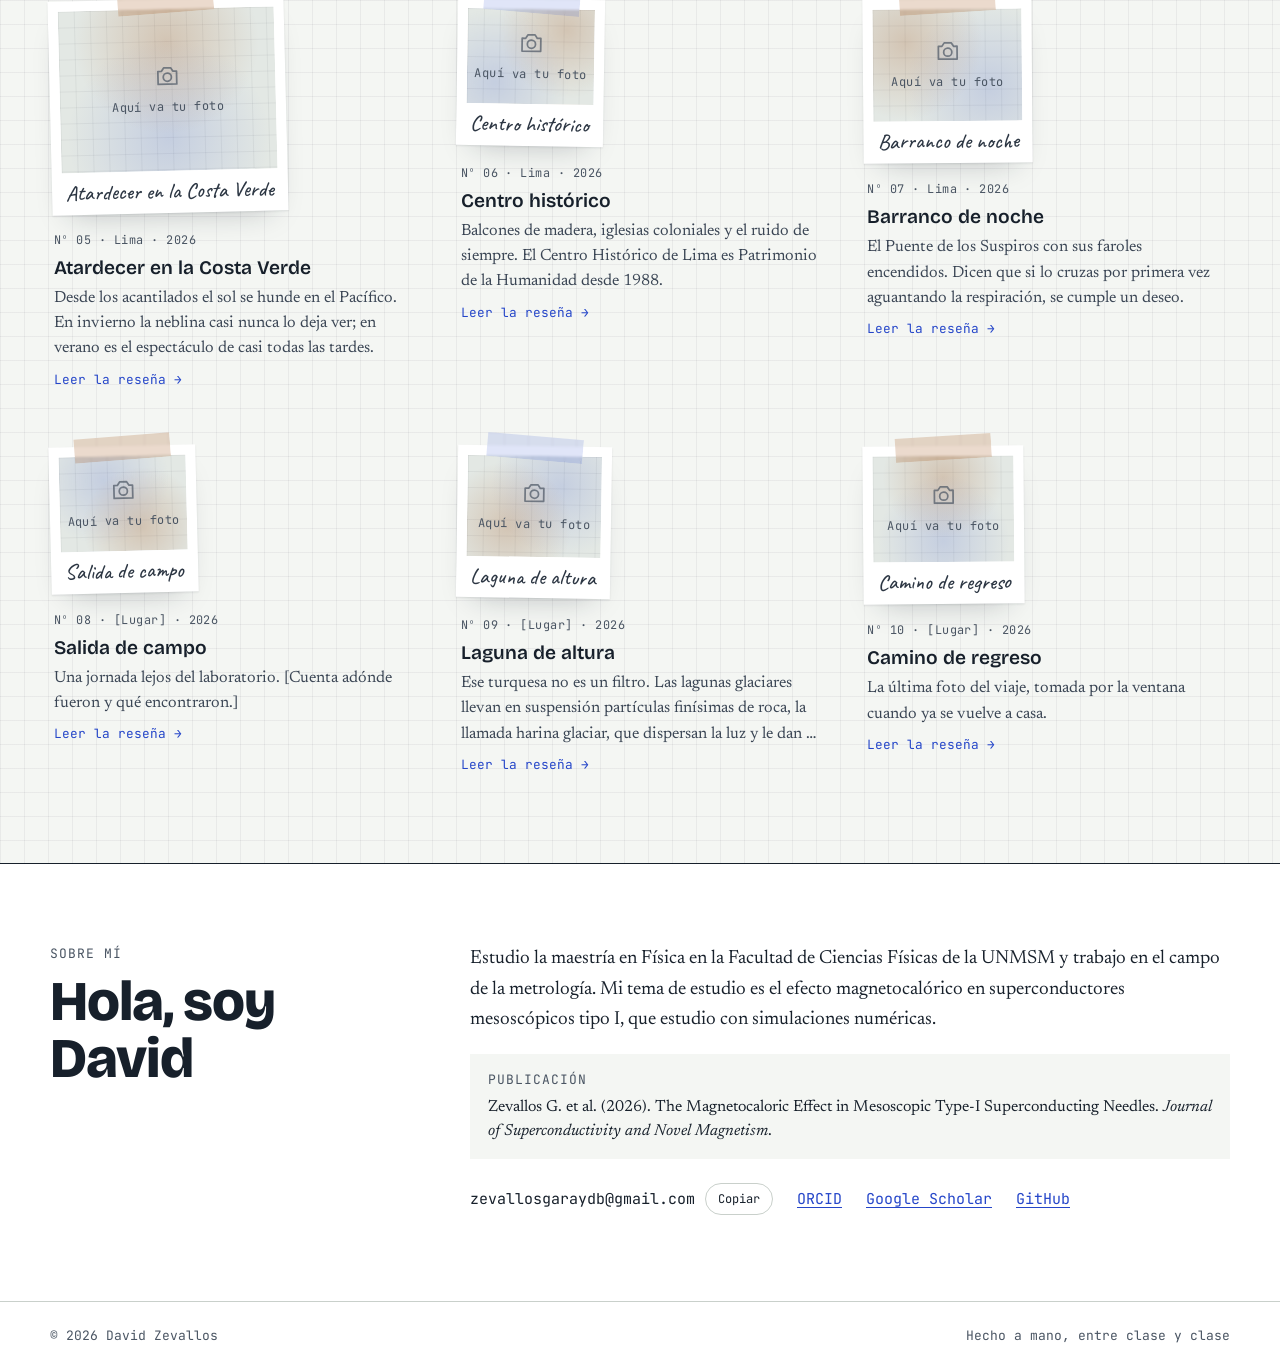
==== commit 340b2065: "Actualización Final" ====
--- a/index.html
+++ b/index.html
@@ -4,7 +4,7 @@
   <meta charset="utf-8">
   <meta name="viewport" content="width=device-width, initial-scale=1, viewport-fit=cover">
   <title>David Zevallos · Física</title>
-  <meta name="description" content="Apuntes de clase y cosas curiosas de David Zevallos, físico en la UNMSM.">
+  <meta name="description" content="Apuntes de clase, cosas curiosas, libros y fotos de David Zevallos, físico en la UNMSM.">
   <meta name="color-scheme" content="light dark">
   <link rel="icon" href="data:image/svg+xml,%3Csvg xmlns='http://www.w3.org/2000/svg' viewBox='0 0 64 64'%3E%3Ccircle cx='32' cy='32' r='29' fill='%2317202B'/%3E%3Ctext x='32' y='41' font-family='monospace' font-size='24' font-weight='700' fill='%23F4F6F3' text-anchor='middle'%3EDZ%3C/text%3E%3C/svg%3E">
 
@@ -18,9 +18,13 @@
 
   <link rel="preconnect" href="https://fonts.googleapis.com">
   <link rel="preconnect" href="https://fonts.gstatic.com" crossorigin>
-  <link rel="stylesheet" href="https://fonts.googleapis.com/css2?family=Bricolage+Grotesque:opsz,wght@12..96,400;12..96,600;12..96,800&family=Newsreader:ital,opsz,wght@0,6..72,400;0,6..72,500;1,6..72,400&family=JetBrains+Mono:wght@400;600&display=swap">
+  <link rel="stylesheet" href="https://fonts.googleapis.com/css2?family=Bricolage+Grotesque:opsz,wght@12..96,400;12..96,600;12..96,800&family=Newsreader:ital,opsz,wght@0,6..72,400;0,6..72,500;1,6..72,400&family=JetBrains+Mono:wght@400;600&family=Caveat:wght@500&display=swap">
+  <link rel="stylesheet" href="vendor/katex/katex.min.css">
   <link rel="stylesheet" href="css/styles.css">
 
+  <script src="vendor/katex/katex.min.js" defer></script>
+  <script src="vendor/katex/auto-render.min.js" defer></script>
+  <script src="js/latex.js" defer></script>
   <script src="js/datos.js" defer></script>
   <script src="js/main.js" defer></script>
 </head>
@@ -42,7 +46,8 @@
       <nav id="menu-principal" class="menu" aria-label="Secciones">
         <a href="#apuntes">Apuntes</a>
         <a href="#curiosidades">Curiosidades</a>
-        <!-- <a href="#fotos">Fotos</a> -->
+        <a href="#libros">Libros</a>
+        <a href="#fotos">Fotos</a>
         <a href="#sobre-mi">Sobre mí</a>
         <button class="tema-boton" type="button" aria-label="Cambiar a tema oscuro">
           <svg class="icono-luna" viewBox="0 0 24 24" width="18" height="18" aria-hidden="true"><path d="M20 14.5A8 8 0 0 1 9.5 4a8 8 0 1 0 10.5 10.5Z"/></svg>
@@ -59,34 +64,20 @@
       <div class="portada__texto">
         <p class="etiqueta">Cuaderno abierto · Lima, Perú</p>
         <h1 id="titulo-portada" class="portada__titulo">David Zevallos</h1>
-        <p class="portada__intro">Estudio física y trabajo con superconductores mesoscópicos. Aquí guardo mis apuntes de clase y las cosas curiosas que voy encontrando.</p>
+        <p class="portada__intro">Estudio física y trabajo con superconductores mesoscópicos. Aquí guardo mis apuntes de clase, las cosas curiosas que voy encontrando, lo que leo y algunas fotos.</p>
         <div class="acciones">
           <a class="boton boton--lleno" href="#apuntes">
             Ver apuntes
             <svg viewBox="0 0 24 24" width="18" height="18" aria-hidden="true"><path d="M5 12h14M13 6l6 6-6 6"/></svg>
           </a>
-          <!-- <a class="boton boton--borde" href="#fotos">Fotos</a> -->
+          <a class="boton boton--borde" href="#fotos">Fotos</a>
         </div>
       </div>
 
       <aside class="ficha" aria-label="Tema de investigación">
         <div class="ficha__cabeza"><span>Ec. (1)</span><span>Tesis de maestría</span></div>
         <div class="ecuacion-scroll">
-          <math display="block">
-            <mrow>
-              <mi mathvariant="normal">Δ</mi><msub><mi>S</mi><mi>M</mi></msub>
-              <mo stretchy="false">(</mo><mi>T</mi><mo>,</mo><mi>H</mi><mo stretchy="false">)</mo>
-              <mo>=</mo>
-              <msub><mi>μ</mi><mn>0</mn></msub>
-              <msubsup><mo>∫</mo><mn>0</mn><mi>H</mi></msubsup>
-              <msub>
-                <mrow><mo>(</mo><mfrac><mrow><mo>∂</mo><mi>M</mi></mrow><mrow><mo>∂</mo><mi>T</mi></mrow></mfrac><mo>)</mo></mrow>
-                <msup><mi>H</mi><mo>′</mo></msup>
-              </msub>
-              <mspace width="0.2em"></mspace>
-              <mi mathvariant="normal">d</mi><msup><mi>H</mi><mo>′</mo></msup>
-            </mrow>
-          </math>
+          $$\Delta S_M(T,H) = \mu_0 \int_0^{H} \left( \pdv{M}{T} \right)_{H'} \dd H'$$
         </div>
         <p class="ficha__nota">Cambio de entropía magnética: la base del efecto magnetocalórico en superconductores tipo I.</p>
       </aside>
@@ -128,20 +119,53 @@
       <div class="rejilla-curiosidades" id="lista-curiosidades"></div>
     </section>
 
-    <!-- FOTOS (oculta por ahora: quita este comentario para mostrarla)
-    <section id="fotos" class="seccion-borde" aria-labelledby="titulo-fotos">
+    <!-- LIBROS -->
+    <section id="libros" class="seccion-borde libros" aria-labelledby="titulo-libros">
       <div class="contenedor seccion">
         <div class="seccion__cabeza">
           <div>
-            <p class="etiqueta">Fotos</p>
-            <h2 id="titulo-fotos" class="seccion__titulo">Del laboratorio y de fuera</h2>
-          </div>
-          <p class="contador">Toca una foto para verla completa</p>
-        </div>
-        <div class="galeria" id="galeria"></div>
-      </div>
-    </section>
-    -->
+            <p class="etiqueta etiqueta--calida">Biblioteca</p>
+            <h2 id="titulo-libros" class="seccion__titulo">Libros en la mesa de noche</h2>
+          </div>
+          <p class="contador" id="contador-libros" aria-live="polite"></p>
+        </div>
+
+        <div class="herramientas">
+          <div class="filtros" id="filtros-libros" role="group" aria-label="Filtrar libros por tema"></div>
+          <button class="boton boton--borde boton--chico" type="button" id="dato-azar">
+            <svg viewBox="0 0 24 24" width="18" height="18" aria-hidden="true"><rect x="3" y="3" width="18" height="18" rx="3"/><circle cx="8.5" cy="8.5" r="1.2"/><circle cx="15.5" cy="15.5" r="1.2"/><circle cx="15.5" cy="8.5" r="1.2"/><circle cx="8.5" cy="15.5" r="1.2"/></svg>
+            Dato al azar
+          </button>
+        </div>
+
+        <aside class="dato-azar" id="dato-azar-caja" aria-live="polite" hidden>
+          <p class="etiqueta">¿Sabías que…?</p>
+          <p class="dato-azar__texto" id="dato-azar-texto"></p>
+          <p class="dato-azar__fuente" id="dato-azar-fuente"></p>
+        </aside>
+
+        <ul class="estante" id="estante"></ul>
+      </div>
+    </section>
+
+    <!-- FOTOS: BITÁCORA -->
+    <section id="fotos" class="seccion-borde bitacora" aria-labelledby="titulo-fotos">
+      <div class="contenedor seccion">
+        <div class="seccion__cabeza">
+          <div>
+            <p class="etiqueta etiqueta--calida">Fotos</p>
+            <h2 id="titulo-fotos" class="seccion__titulo">Bitácora de fotos</h2>
+          </div>
+          <p class="contador" id="contador-fotos" aria-live="polite"></p>
+        </div>
+
+        <div class="filtros" id="filtros-fotos" role="group" aria-label="Filtrar fotos por colección"></div>
+
+        <article class="destacada" id="foto-destacada" aria-label="Foto destacada"></article>
+
+        <ul class="hojas" id="hojas"></ul>
+      </div>
+    </section>
 
     <!-- SOBRE MÍ -->
     <section id="sobre-mi" class="superficie seccion-borde" aria-labelledby="titulo-sobre-mi">
@@ -151,10 +175,10 @@
           <h2 id="titulo-sobre-mi" class="seccion__titulo">Hola, soy David</h2>
         </div>
         <div class="sobre-mi__texto">
-          <p>Estudio la maestría en Física en la Facultad de Ciencias Físicas de la UNMSM y trabajo en el Laboratorio de Cerámicos y Nanomateriales. Mi tema es el efecto magnetocalórico en superconductores mesoscópicos tipo I, que estudio con simulaciones numéricas.</p>
+          <p>Estudio la maestría en Física en la Facultad de Ciencias Físicas de la UNMSM y trabajo en el campo de la metrología. Mi tema de estudio es el efecto magnetocalórico en superconductores mesoscópicos tipo I, que estudio con simulaciones numéricas.</p>
           <div class="cita">
             <span class="etiqueta">Publicación</span>
-            <p>Zevallos G. et al. (2026). [Título del artículo]. <i>Journal of Superconductivity and Novel Magnetism</i>.</p>
+            <p>Zevallos G. et al. (2026). The Magnetocaloric Effect in Mesoscopic Type-I Superconducting Needles. <i>Journal of Superconductivity and Novel Magnetism</i>.</p>
           </div>
           <ul class="enlaces">
             <li>
@@ -178,24 +202,76 @@
     </div>
   </footer>
 
-  <!-- VISOR DE FOTOS (elemento nativo <dialog>) -->
-  <dialog class="visor" id="visor" aria-label="Visor de fotos">
-    <div class="visor__marco">
-      <div class="visor__imagen" id="visor-imagen"></div>
-      <div class="visor__barra">
-        <p class="visor__pie" id="visor-pie"></p>
-        <div class="visor__controles">
-          <button type="button" id="visor-anterior" aria-label="Foto anterior">
-            <svg viewBox="0 0 24 24" width="20" height="20" aria-hidden="true"><path d="M15 6l-6 6 6 6"/></svg>
-          </button>
-          <span id="visor-posicion" class="visor__posicion"></span>
-          <button type="button" id="visor-siguiente" aria-label="Foto siguiente">
-            <svg viewBox="0 0 24 24" width="20" height="20" aria-hidden="true"><path d="M9 6l6 6-6 6"/></svg>
-          </button>
-          <button type="button" id="visor-cerrar" aria-label="Cerrar visor">
-            <svg viewBox="0 0 24 24" width="20" height="20" aria-hidden="true"><path d="M6 6l12 12M18 6 6 18"/></svg>
-          </button>
-        </div>
+  <!-- FICHA DE LIBRO -->
+  <dialog class="ficha-libro" id="ficha-libro" aria-labelledby="ficha-libro-titulo">
+    <div class="ficha-libro__marco">
+      <div class="ficha-libro__portada" id="ficha-libro-portada"></div>
+      <div class="ficha-libro__texto">
+        <p class="etiqueta" id="ficha-libro-meta"></p>
+        <h3 class="ficha-libro__titulo" id="ficha-libro-titulo"></h3>
+        <p class="ficha-libro__autor" id="ficha-libro-autor"></p>
+        <div id="ficha-libro-estado"></div>
+
+        <div class="ficha-libro__bloque" id="ficha-libro-bloque-resumen">
+          <p class="etiqueta">De qué va</p>
+          <p class="ficha-libro__resumen" id="ficha-libro-resumen"></p>
+        </div>
+
+        <div class="ficha-libro__bloque">
+          <p class="etiqueta">Mi comentario</p>
+          <div id="ficha-libro-comentario"></div>
+        </div>
+
+        <div class="ficha-libro__bloque">
+          <p class="etiqueta">Lo curioso</p>
+          <ul class="ficha-libro__curiosas" id="ficha-libro-curiosas"></ul>
+        </div>
+
+        <div class="ficha-libro__bloque" id="ficha-libro-bloque-ecuacion">
+          <p class="etiqueta">La ecuación del libro</p>
+          <div class="ficha-libro__ecuacion" id="ficha-libro-ecuacion"></div>
+          <p class="ficha-libro__nota" id="ficha-libro-nota"></p>
+        </div>
+      </div>
+      <div class="ficha-libro__barra">
+        <button type="button" id="libro-anterior" aria-label="Libro anterior">
+          <svg viewBox="0 0 24 24" width="20" height="20" aria-hidden="true"><path d="M15 6l-6 6 6 6"/></svg>
+        </button>
+        <span id="libro-posicion" class="visor__posicion"></span>
+        <button type="button" id="libro-siguiente" aria-label="Libro siguiente">
+          <svg viewBox="0 0 24 24" width="20" height="20" aria-hidden="true"><path d="M9 6l6 6-6 6"/></svg>
+        </button>
+        <button type="button" id="libro-cerrar" aria-label="Cerrar ficha">
+          <svg viewBox="0 0 24 24" width="20" height="20" aria-hidden="true"><path d="M6 6l12 12M18 6 6 18"/></svg>
+        </button>
+      </div>
+    </div>
+  </dialog>
+
+  <!-- VISOR DE FOTOS -->
+  <dialog class="visor-foto" id="visor-foto" aria-labelledby="visor-foto-titulo">
+    <div class="visor-foto__marco">
+      <div class="visor-foto__lamina">
+        <figure class="impresion impresion--grande" id="visor-foto-impresion"></figure>
+      </div>
+      <div class="visor-foto__texto">
+        <p class="etiqueta" id="visor-foto-num"></p>
+        <h3 class="visor-foto__titulo" id="visor-foto-titulo"></h3>
+        <p class="visor-foto__meta" id="visor-foto-meta"></p>
+        <div class="visor-foto__resena" id="visor-foto-resena"></div>
+        <p class="visor-foto__tecnica" id="visor-foto-tecnica" hidden></p>
+      </div>
+      <div class="visor-foto__barra">
+        <button type="button" id="visor-foto-anterior" aria-label="Foto anterior">
+          <svg viewBox="0 0 24 24" width="20" height="20" aria-hidden="true"><path d="M15 6l-6 6 6 6"/></svg>
+        </button>
+        <span id="visor-foto-posicion" class="visor__posicion"></span>
+        <button type="button" id="visor-foto-siguiente" aria-label="Foto siguiente">
+          <svg viewBox="0 0 24 24" width="20" height="20" aria-hidden="true"><path d="M9 6l6 6-6 6"/></svg>
+        </button>
+        <button type="button" id="visor-foto-cerrar" aria-label="Cerrar">
+          <svg viewBox="0 0 24 24" width="20" height="20" aria-hidden="true"><path d="M6 6l12 12M18 6 6 18"/></svg>
+        </button>
       </div>
     </div>
   </dialog>
--- a/css/styles.css
+++ b/css/styles.css
@@ -100,6 +100,7 @@
   text-rendering: optimizeLegibility;
 }
 
+[hidden] { display: none !important; }
 img { max-width: 100%; display: block; }
 svg { fill: none; stroke: currentColor; stroke-width: 2; stroke-linecap: round; stroke-linejoin: round; }
 
@@ -369,39 +370,7 @@
 .curiosidad__titulo { margin: 0; font-family: var(--f-titulo); font-weight: 600; font-size: 1.3125rem; line-height: 1.25; }
 .curiosidad__texto { font-size: 1.0625rem; color: var(--tinta-3); }
 
-/* ---------- Galería ---------- */
-.galeria {
-  display: grid;
-  grid-template-columns: repeat(auto-fill, minmax(240px, 1fr));
-  grid-auto-rows: 200px;
-  grid-auto-flow: dense;
-  gap: 16px;
-}
-.foto {
-  position: relative; display: flex; flex-direction: column;
-  padding: 0; margin: 0;
-  border: 1px solid var(--tinta);
-  background: var(--superficie);
-  overflow: hidden; cursor: zoom-in;
-  font: inherit; color: inherit; text-align: left;
-}
-.foto--ancha { grid-column: span 2; }
-.foto--alta { grid-row: span 2; }
-.foto--grande { grid-column: span 2; grid-row: span 2; }
-@media (max-width: 560px) {
-  .foto--ancha, .foto--grande { grid-column: auto; }
-}
-.foto img, .foto .hueco { flex: 1 1 auto; min-height: 0; width: 100%; object-fit: cover; transition: transform 0.4s ease; }
-.foto:hover img { transform: scale(1.03); }
-.foto__pie {
-  display: flex; justify-content: space-between; gap: 8px;
-  padding: 10px 12px;
-  background: var(--superficie);
-  border-top: 1px solid var(--linea);
-  font-family: var(--f-dato); font-size: 0.8125rem;
-}
-.foto__lugar { color: var(--gris); }
-
+/* ---------- Hueco (lugar para una imagen que aún no está) ---------- */
 .hueco {
   display: flex; align-items: center; justify-content: center;
   padding: 16px; text-align: center;
@@ -409,32 +378,6 @@
   background-image: repeating-linear-gradient(135deg, var(--hueco-raya) 0 2px, transparent 2px 14px);
   font-family: var(--f-dato); font-size: 0.8125rem; color: var(--gris);
 }
-
-/* Visor */
-.visor {
-  width: min(1100px, calc(100vw - 32px));
-  max-height: calc(100vh - 32px);
-  padding: 0; border: 1.5px solid var(--tinta);
-  background: var(--superficie); color: var(--tinta);
-}
-.visor::backdrop { background: rgba(10, 14, 19, 0.82); }
-.visor__marco { display: flex; flex-direction: column; }
-.visor__imagen { display: flex; align-items: center; justify-content: center; background: var(--hueco); }
-.visor__imagen img { max-height: calc(100vh - 140px); width: auto; object-fit: contain; }
-.visor__imagen .hueco { width: 100%; aspect-ratio: 3 / 2; max-height: calc(100vh - 140px); font-size: 1rem; }
-.visor__barra {
-  display: flex; flex-wrap: wrap; align-items: center; justify-content: space-between; gap: 12px;
-  padding: 10px 12px 10px 18px;
-  border-top: 1px solid var(--linea);
-}
-.visor__pie { font-family: var(--f-dato); font-size: 0.875rem; min-width: 0; }
-.visor__controles { display: flex; align-items: center; gap: 6px; }
-.visor__controles button {
-  width: 44px; height: 44px; display: grid; place-items: center;
-  border: 1.5px solid var(--linea); border-radius: 50%;
-  background: transparent; color: var(--tinta); cursor: pointer;
-}
-.visor__controles button:hover { border-color: var(--tinta); }
 .visor__posicion { font-family: var(--f-dato); font-size: 0.8125rem; color: var(--gris); min-width: 3.5em; text-align: center; font-variant-numeric: tabular-nums; }
 
 /* ---------- Sobre mí ---------- */
@@ -559,3 +502,512 @@
 .ficha math[display="block"] { font-size: 1.15em; }
 .vecino .insignia { align-self: flex-start; }
 .vecino--derecha .insignia { align-self: flex-end; }
+
+/* ---------- LaTeX (KaTeX) ---------- */
+.katex { font-size: 1.12em; }
+.katex-display { margin: 0; padding-block: 4px; }
+.ecuacion {
+  display: block;
+  margin: 0;
+  padding: 18px 22px;
+  background: var(--superficie);
+  border: 1px solid var(--linea);
+  overflow-x: auto;
+  overflow-y: hidden;
+}
+.ecuacion .katex-display > .katex { text-align: center; }
+.ecuacion .katex .tag { font-family: var(--f-dato); font-size: 0.78em; color: var(--gris); }
+.ficha .katex-display { text-align: left; }
+.ficha .katex-display > .katex { text-align: left; font-size: 1.25em; }
+.ecuacion-scroll { overflow-x: auto; overflow-y: hidden; }
+.recuadro .katex, .banda .katex { color: inherit; }
+.apunte__titulo .katex { font-size: 1em; }
+@media (max-width: 480px) { .ecuacion { padding: 14px 12px; } }
+@media print { .ecuacion { overflow: visible; } }
+
+/* Equation number: on narrow screens it goes beside the equation (not on top of it)
+   and the box scrolls sideways if the equation doesn't fit. */
+@media (max-width: 700px) {
+  .ecuacion .katex-display > .katex > .katex-html {
+    display: flex; align-items: baseline;
+    width: max-content; min-width: 100%;
+  }
+  .ecuacion .katex-display > .katex > .katex-html > .base:first-child { margin-left: auto; }
+  .ecuacion .katex-display > .katex > .katex-html > .tag {
+    position: static; margin-left: auto; padding-left: 1.2em; flex: none;
+  }
+}
+
+/* =========================================================================
+   LIBROS
+   Portadas propias (no imitan las reales): papel milimetrado sobre un tono
+   de tela, lomo marcado y la ecuación del libro al centro.
+   ========================================================================= */
+:root {
+  --tapa-tinta: #F3F1EA;
+  --ok: #1E7A4E;
+}
+@media (prefers-color-scheme: dark) {
+  :root:not([data-tema="claro"]) { --ok: #6CCB9A; }
+}
+:root[data-tema="oscuro"] { --ok: #6CCB9A; }
+
+.boton--chico { min-height: 44px; padding: 0 18px; font-size: 0.95rem; background: transparent; cursor: pointer; }
+
+.chip--claro { border-color: var(--linea); color: var(--tinta); }
+.chip--claro:hover { border-color: var(--tinta); }
+.chip--claro[aria-pressed="true"] { background: var(--tinta); border-color: var(--tinta); color: var(--papel); }
+
+/* Dato al azar */
+.dato-azar {
+  max-width: 46em;
+  display: flex; flex-direction: column; gap: 8px;
+  padding: 20px 24px;
+  background: var(--superficie);
+  border: 1.5px solid var(--tinta);
+  box-shadow: 6px 6px 0 var(--calido);
+  animation: aparecer 0.35s ease;
+}
+.dato-azar .etiqueta { color: var(--calido); }
+.dato-azar__texto { font-size: 1.2rem; line-height: 1.5; }
+.dato-azar__fuente { font-family: var(--f-dato); font-size: 0.85rem; color: var(--gris); }
+.enlace-boton {
+  padding: 0; border: 0; background: none; cursor: pointer;
+  font: inherit; color: var(--acento); text-decoration: underline; text-underline-offset: 0.2em;
+}
+.enlace-boton:hover { color: var(--acento-hover); }
+@keyframes aparecer { from { transform: translateY(6px); opacity: 0.4; } to { transform: none; opacity: 1; } }
+@media (prefers-reduced-motion: reduce) { .dato-azar { animation: none; } }
+
+/* Estante */
+.estante {
+  list-style: none; margin: 0; padding: 0;
+  display: grid;
+  grid-template-columns: repeat(6, minmax(0, 1fr));
+  gap: 40px 24px;
+}
+.libro {
+  width: 100%;
+  display: flex; flex-direction: column; gap: 16px;
+  padding: 0; border: 0; background: none;
+  font: inherit; color: inherit; text-align: left; cursor: pointer;
+}
+.libro:focus-visible { outline-offset: 6px; }
+
+.tapa {
+  --tono: #2E3A48;
+  position: relative;
+  width: 100%;
+  aspect-ratio: 2 / 3;
+  display: flex; flex-direction: column; justify-content: space-between; gap: 10px;
+  padding: 14px 14px 16px 24px;
+  overflow: hidden;
+  color: var(--tapa-tinta);
+  background-color: var(--tono);
+  background-image:
+    linear-gradient(90deg, rgba(0,0,0,0.28) 0 9px, rgba(255,255,255,0.10) 9px 10px, transparent 10px),
+    linear-gradient(rgba(255,255,255,0.07) 1px, transparent 1px),
+    linear-gradient(90deg, rgba(255,255,255,0.07) 1px, transparent 1px),
+    linear-gradient(160deg, rgba(255,255,255,0.10), transparent 45%, rgba(0,0,0,0.18));
+  background-size: 100% 100%, 14px 14px, 14px 14px, 100% 100%;
+  border-radius: 2px 6px 6px 2px;
+  box-shadow: 0 1px 0 rgba(0,0,0,0.25), 8px 12px 22px -10px rgba(10,14,19,0.55);
+  transition: transform 0.25s ease, box-shadow 0.25s ease;
+}
+.libro:hover .tapa, .libro:focus-visible .tapa {
+  transform: translateY(-6px) rotate(-1.2deg);
+  box-shadow: 0 1px 0 rgba(0,0,0,0.25), 14px 20px 28px -12px rgba(10,14,19,0.6);
+}
+@media (prefers-reduced-motion: reduce) {
+  .tapa { transition: none; }
+  .libro:hover .tapa, .libro:focus-visible .tapa { transform: none; }
+}
+.tapa__serie {
+  display: flex; justify-content: space-between; gap: 8px;
+  padding-bottom: 6px;
+  border-bottom: 1px solid rgba(255,255,255,0.35);
+  font-family: var(--f-dato); font-size: 0.66rem; letter-spacing: 0.1em; text-transform: uppercase;
+  opacity: 0.85;
+}
+.tapa__ecuacion {
+  flex: 1 1 auto; min-height: 0;
+  display: flex; align-items: center; justify-content: center;
+  overflow: hidden;
+}
+.tapa__ecuacion .katex-display { margin: 0; width: 100%; }
+.tapa__ecuacion .katex { color: var(--tapa-tinta); }
+.tapa__pie { display: flex; flex-direction: column; gap: 6px; }
+.tapa__titulo {
+  font-family: var(--f-titulo); font-weight: 800;
+  font-size: 1.12rem; line-height: 1.05; letter-spacing: -0.01em;
+  text-wrap: balance;
+}
+.tapa__autor { font-family: var(--f-dato); font-size: 0.68rem; line-height: 1.35; opacity: 0.85; }
+.tapa--foto { padding: 0; background-image: none; }
+.tapa--foto img { width: 100%; height: 100%; object-fit: cover; }
+
+.libro__info { display: flex; flex-direction: column; gap: 4px; }
+.libro__titulo { font-family: var(--f-titulo); font-weight: 600; font-size: 1.06rem; line-height: 1.25; }
+.libro__autor { font-family: var(--f-dato); font-size: 0.78rem; color: var(--gris); }
+
+.estado {
+  align-self: flex-start;
+  display: inline-flex; align-items: center; gap: 8px;
+  margin-top: 6px; padding: 3px 10px;
+  border: 1px solid currentColor; border-radius: 999px;
+  font-family: var(--f-dato); font-size: 0.7rem; letter-spacing: 0.06em; text-transform: uppercase;
+  font-variant-numeric: tabular-nums;
+}
+.estado--leido { color: var(--ok); }
+.estado--leyendo { color: var(--acento); }
+.estado--por-leer { color: var(--gris); }
+.estado { white-space: nowrap; }
+.estado-caja { display: flex; flex-direction: column; gap: 8px; align-self: stretch; }
+.estado-caja .estado { color: var(--acento); }
+.estado__barra { display: block; width: 100%; max-width: 140px; height: 4px; border-radius: 2px; background: var(--linea); overflow: hidden; color: var(--acento); }
+.estado__barra > span { display: block; height: 100%; background: currentColor; }
+
+/* Ficha del libro */
+.ficha-libro {
+  width: min(1000px, calc(100vw - 32px));
+  max-height: calc(100dvh - 32px);
+  padding: 0; overflow: hidden;
+  border: 1.5px solid var(--tinta);
+  background: var(--superficie); color: var(--tinta);
+}
+.ficha-libro::backdrop { background: rgba(10, 14, 19, 0.82); }
+.ficha-libro__marco {
+  max-height: calc(100dvh - 36px);
+  overflow-y: auto;
+  display: grid;
+  grid-template-columns: minmax(200px, 300px) minmax(0, 1fr);
+}
+.ficha-libro__portada {
+  padding: 32px 28px;
+  background-color: var(--papel);
+  background-image:
+    linear-gradient(var(--rejilla) 1px, transparent 1px),
+    linear-gradient(90deg, var(--rejilla) 1px, transparent 1px);
+  background-size: 24px 24px;
+  border-right: 1px solid var(--linea);
+}
+.ficha-libro__portada .tapa { position: sticky; top: 32px; }
+.ficha-libro__texto { min-width: 0; padding: 32px 36px 28px; display: flex; flex-direction: column; gap: 10px; }
+.ficha-libro__titulo {
+  margin: 0;
+  font-family: var(--f-titulo); font-weight: 800;
+  font-size: clamp(1.8rem, 3.2vw, 2.5rem); line-height: 1.04; letter-spacing: -0.02em;
+}
+.ficha-libro__autor { font-family: var(--f-dato); font-size: 0.92rem; color: var(--gris); }
+.ficha-libro__bloque { display: flex; flex-direction: column; gap: 10px; margin-top: 14px; padding-top: 16px; border-top: 1px solid var(--linea); }
+.ficha-libro__comentario { font-size: 1.08rem; }
+.ficha-libro__pendiente { font-style: italic; color: var(--gris); font-size: 1.02rem; }
+.ficha-libro__curiosas { list-style: none; margin: 0; padding: 0; display: flex; flex-direction: column; gap: 12px; }
+.ficha-libro__curiosas li { position: relative; padding-left: 1.5em; font-size: 1.04rem; line-height: 1.55; }
+.ficha-libro__curiosas li::before {
+  content: ""; position: absolute; left: 0.2em; top: 0.62em;
+  width: 7px; height: 7px; background: var(--calido); transform: rotate(45deg);
+}
+.ficha-libro__ecuacion {
+  padding: 14px 16px; overflow-x: auto; overflow-y: hidden;
+  background: var(--papel); border: 1px solid var(--linea);
+}
+.ficha-libro__ecuacion .katex-display { margin: 0; }
+.ficha-libro__nota { font-size: 1rem; color: var(--tinta-3); }
+.ficha-libro__barra {
+  grid-column: 1 / -1;
+  position: sticky; bottom: 0;
+  display: flex; align-items: center; justify-content: flex-end; gap: 6px;
+  padding: 10px 12px;
+  background: var(--superficie);
+  border-top: 1px solid var(--linea);
+}
+.ficha-libro__barra button {
+  width: 44px; height: 44px; display: grid; place-items: center;
+  border: 1.5px solid var(--linea); border-radius: 50%;
+  background: transparent; color: var(--tinta); cursor: pointer;
+}
+.ficha-libro__barra button:hover { border-color: var(--tinta); }
+
+@media (max-width: 720px) {
+  .ficha-libro__marco { grid-template-columns: minmax(0, 1fr); }
+  .ficha-libro__portada { padding: 24px; border-right: 0; border-bottom: 1px solid var(--linea); display: flex; justify-content: center; }
+  .ficha-libro__portada .tapa { position: static; width: min(220px, 60vw); }
+  .ficha-libro__texto { padding: 24px 20px; }
+}
+@media (max-width: 1100px) { .estante { grid-template-columns: repeat(3, minmax(0, 1fr)); gap: 40px 28px; } }
+@media (max-width: 480px) {
+  .estante { grid-template-columns: repeat(2, minmax(0, 1fr)); gap: 32px 16px; }
+  .tapa { padding: 10px 10px 12px 18px; }
+}
+
+/* Tapas: tamaños proporcionales al ancho de cada tapa */
+.tapa { container-type: inline-size; }
+.tapa__serie { font-size: clamp(0.55rem, 5cqi, 0.72rem); white-space: nowrap; }
+.tapa__titulo { font-size: clamp(0.85rem, 8.6cqi, 1.6rem); white-space: normal; overflow-wrap: normal; }
+.tapa__autor { font-size: clamp(0.58rem, 5.2cqi, 0.78rem); }
+.tapa__ecuacion { font-size: clamp(11px, 8cqi, 20px); }
+
+/* =========================================================================
+   LITERATURA: tapas tipográficas con un motivo dibujado
+   ========================================================================= */
+.tapa--literatura {
+  background-image:
+    linear-gradient(90deg, rgba(0,0,0,0.28) 0 9px, rgba(255,255,255,0.10) 9px 10px, transparent 10px),
+    radial-gradient(ellipse at 50% 42%, rgba(255,255,255,0.10), transparent 60%),
+    linear-gradient(160deg, rgba(255,255,255,0.08), transparent 45%, rgba(0,0,0,0.22));
+  background-size: 100% 100%;
+}
+.tapa--literatura .tapa__titulo {
+  font-family: var(--f-texto); font-style: italic; font-weight: 500;
+  letter-spacing: 0; line-height: 1.02;
+  font-size: clamp(1rem, 11cqi, 2rem);
+}
+.tapa--literatura .tapa__serie { border-bottom-style: dotted; }
+.tapa__motivo {
+  flex: 1 1 auto; min-height: 0;
+  display: flex; align-items: center; justify-content: center;
+}
+.tapa__motivo svg {
+  width: 62%; max-width: 150px; height: auto;
+  fill: none; stroke: var(--tapa-tinta); stroke-width: 1.6; color: var(--tapa-tinta);
+  opacity: 0.9;
+}
+.ficha-libro__resumen { font-size: 1.08rem; }
+
+/* =========================================================================
+   FOTOS: BITÁCORA
+   Fotos impresas pegadas en el cuaderno: margen blanco, cinta adhesiva,
+   anotación a mano y la reseña al lado. Usa los mismos colores del sitio.
+   ========================================================================= */
+:root {
+  --f-mano: 'Caveat', 'Segoe Print', 'Bradley Hand', cursive;
+  --impresion: #FFFFFF;
+  --sombra-impresion: rgba(23, 32, 43, 0.28);
+  --cinta: rgba(154, 71, 8, 0.20);
+  --cinta-2: rgba(37, 70, 201, 0.14);
+}
+@media (prefers-color-scheme: dark) {
+  :root:not([data-tema="claro"]) {
+    --impresion: #222B36;
+    --sombra-impresion: rgba(0, 0, 0, 0.55);
+    --cinta: rgba(232, 162, 102, 0.24);
+    --cinta-2: rgba(147, 166, 255, 0.20);
+  }
+}
+:root[data-tema="oscuro"] {
+  --impresion: #222B36;
+  --sombra-impresion: rgba(0, 0, 0, 0.55);
+  --cinta: rgba(232, 162, 102, 0.24);
+  --cinta-2: rgba(147, 166, 255, 0.20);
+}
+
+/* La impresión */
+.impresion {
+  position: relative;
+  display: flex; flex-direction: column;
+  margin: 0;
+  padding: 10px 10px 0;
+  background: var(--impresion);
+  box-shadow: 0 1px 2px rgba(23, 32, 43, 0.10), 0 16px 32px -18px var(--sombra-impresion);
+  transition: transform 0.35s cubic-bezier(.2, .7, .2, 1), box-shadow 0.35s ease;
+}
+/* Cinta adhesiva */
+.impresion::before {
+  content: ""; position: absolute; z-index: 1;
+  top: -10px; left: 50%; width: 96px; height: 24px;
+  transform: translateX(-50%) rotate(-3deg);
+  background: var(--cinta);
+  -webkit-backdrop-filter: blur(1px); backdrop-filter: blur(1px);
+}
+.impresion__foto { display: block; aspect-ratio: 4 / 3; overflow: hidden; background: var(--hueco); }
+.impresion__foto > * { display: flex; width: 100%; height: 100%; object-fit: cover; transition: transform 0.6s ease; }
+.impresion__nota {
+  display: block;
+  padding: 8px 4px 10px;
+  font-family: var(--f-mano); font-size: 1.35rem; line-height: 1.1; font-weight: 500;
+  color: var(--tinta-2);
+  white-space: nowrap; overflow: hidden; text-overflow: ellipsis;
+}
+
+/* Recuadro de ejemplo (sin foto todavía) */
+.foto-vacia {
+  flex-direction: column; align-items: center; justify-content: center; gap: 8px;
+  color: var(--gris);
+  font-family: var(--f-dato); font-size: 0.75rem; letter-spacing: 0.04em;
+  background-color: var(--hueco);
+  background-image:
+    radial-gradient(circle at var(--luz-x, 75%) var(--luz-y, 25%), color-mix(in srgb, var(--calido) 22%, transparent), transparent 55%),
+    radial-gradient(circle at calc(100% - var(--luz-x, 75%)) calc(100% - var(--luz-y, 25%)), color-mix(in srgb, var(--acento) 16%, transparent), transparent 60%),
+    linear-gradient(var(--rejilla) 1px, transparent 1px),
+    linear-gradient(90deg, var(--rejilla) 1px, transparent 1px);
+  background-size: 100% 100%, 100% 100%, 16px 16px, 16px 16px;
+}
+.foto-vacia svg { stroke-width: 1.5; opacity: 0.7; }
+
+/* ---- Foto destacada ---- */
+.destacada {
+  display: grid;
+  grid-template-columns: minmax(0, 7fr) minmax(0, 5fr);
+  gap: 56px; align-items: center;
+  padding-block: 8px 24px;
+}
+.destacada__boton { padding: 0; border: 0; background: none; cursor: zoom-in; color: inherit; font: inherit; display: block; width: 100%; }
+.impresion--destacada { padding: 14px 14px 0; transform: rotate(-1.2deg); }
+.impresion--destacada .impresion__foto { aspect-ratio: 3 / 2; }
+.impresion--destacada .impresion__nota { font-size: 1.8rem; padding: 10px 6px 14px; }
+.impresion--destacada::before { left: 18%; width: 110px; transform: translateX(-50%) rotate(-6deg); }
+.impresion--destacada::after {
+  content: ""; position: absolute; z-index: 1;
+  top: -10px; right: 6%; width: 110px; height: 24px;
+  transform: rotate(5deg);
+  background: var(--cinta-2);
+}
+.destacada__boton:hover .impresion--destacada,
+.destacada__boton:focus-visible .impresion--destacada { transform: rotate(0deg) translateY(-4px); box-shadow: 0 1px 2px rgba(23,32,43,.10), 0 26px 44px -20px var(--sombra-impresion); }
+.destacada__boton:hover .impresion__foto > * { transform: scale(1.03); }
+
+.destacada__texto { min-width: 0; display: flex; flex-direction: column; gap: 14px; }
+.destacada__texto .etiqueta { color: var(--calido); }
+.destacada__titulo {
+  margin: 0;
+  font-family: var(--f-titulo); font-weight: 800;
+  font-size: clamp(2rem, 3.6vw, 3rem); line-height: 1.02; letter-spacing: -0.02em;
+}
+.destacada__meta { font-family: var(--f-dato); font-size: 0.85rem; color: var(--gris); }
+.destacada__resena { display: flex; flex-direction: column; gap: 12px; max-width: 36em; }
+.destacada__resena .resena { font-size: 1.15rem; line-height: 1.65; color: var(--tinta-2); }
+.destacada__resena .resena:first-child::first-letter {
+  float: left;
+  font-family: var(--f-titulo); font-weight: 800;
+  font-size: 3.4em; line-height: 0.82;
+  padding: 0.06em 0.1em 0 0;
+  color: var(--calido);
+}
+
+/* ---- Hojas (el resto de las fotos) ---- */
+.hojas {
+  list-style: none; margin: 16px 0 0; padding: 0;
+  display: grid;
+  grid-template-columns: repeat(3, minmax(0, 1fr));
+  gap: 56px 40px;
+}
+@media (max-width: 960px) { .hojas { grid-template-columns: repeat(2, minmax(0, 1fr)); } }
+@media (max-width: 560px) { .hojas { grid-template-columns: minmax(0, 1fr); gap: 48px; } }
+
+.hoja {
+  width: 100%;
+  display: flex; flex-direction: column; gap: 18px;
+  padding: 0; border: 0; background: none;
+  color: inherit; font: inherit; text-align: left; cursor: pointer;
+}
+.hoja:focus-visible { outline-offset: 8px; }
+/* Cada impresión queda pegada con una inclinación distinta */
+.hojas > li:nth-child(3n+1) .impresion { transform: rotate(-1.4deg); }
+.hojas > li:nth-child(3n+2) .impresion { transform: rotate(0.9deg); }
+.hojas > li:nth-child(3n+2) .impresion::before { background: var(--cinta-2); transform: translateX(-50%) rotate(4deg); }
+.hojas > li:nth-child(3n) .impresion { transform: rotate(-0.5deg); }
+.hoja:hover .impresion, .hoja:focus-visible .impresion {
+  transform: rotate(0deg) translateY(-6px);
+  box-shadow: 0 1px 2px rgba(23,32,43,.10), 0 26px 40px -20px var(--sombra-impresion);
+}
+.hoja:hover .impresion__foto > * { transform: scale(1.04); }
+
+.hoja__texto { display: flex; flex-direction: column; gap: 6px; padding-inline: 4px; }
+.hoja__meta { font-family: var(--f-dato); font-size: 0.74rem; letter-spacing: 0.04em; color: var(--gris); font-variant-numeric: tabular-nums; }
+.hoja__titulo { font-family: var(--f-titulo); font-weight: 600; font-size: 1.2rem; line-height: 1.25; }
+.hoja__resena {
+  font-size: 1.02rem; line-height: 1.55; color: var(--tinta-3);
+  display: -webkit-box; -webkit-box-orient: vertical; -webkit-line-clamp: 3; line-clamp: 3; overflow: hidden;
+}
+.hoja__leer { font-family: var(--f-dato); font-size: 0.8rem; color: var(--acento); padding-top: 2px; }
+.hoja:hover .hoja__leer { text-decoration: underline; text-underline-offset: 0.25em; }
+
+@media (prefers-reduced-motion: reduce) {
+  .impresion, .impresion__foto > * { transition: none; }
+  .hoja:hover .impresion, .destacada__boton:hover .impresion--destacada { transform: none; }
+  .hoja:hover .impresion__foto > *, .destacada__boton:hover .impresion__foto > * { transform: none; }
+}
+
+@media (max-width: 860px) {
+  .destacada { grid-template-columns: minmax(0, 1fr); gap: 36px; }
+}
+
+/* ---- Visor ---- */
+.visor-foto {
+  width: min(1200px, calc(100vw - 32px));
+  max-height: calc(100dvh - 32px);
+  padding: 0; overflow: hidden;
+  border: 1.5px solid var(--tinta);
+  background: var(--superficie); color: var(--tinta);
+}
+.visor-foto::backdrop { background: rgba(16, 21, 28, 0.72); -webkit-backdrop-filter: blur(4px); backdrop-filter: blur(4px); }
+.visor-foto__marco {
+  display: grid;
+  grid-template-columns: minmax(0, 1.65fr) minmax(300px, 1fr);
+  grid-template-rows: minmax(0, 1fr) auto;
+  max-height: calc(100dvh - 36px);
+}
+.visor-foto__lamina {
+  min-height: 0;
+  display: flex; align-items: center; justify-content: center;
+  padding: 44px 40px;
+  background-color: var(--papel);
+  background-image:
+    linear-gradient(var(--rejilla) 1px, transparent 1px),
+    linear-gradient(90deg, var(--rejilla) 1px, transparent 1px);
+  background-size: 24px 24px;
+  border-right: 1px solid var(--linea);
+}
+.impresion--grande { padding: 14px 14px 0; max-width: 100%; }
+.impresion--grande .impresion__foto { aspect-ratio: auto; background: none; }
+.impresion--grande .impresion__foto > img { width: auto; height: auto; max-width: 100%; max-height: calc(100dvh - 230px); }
+.impresion--grande .impresion__foto > .foto-vacia { width: min(680px, 52vw); aspect-ratio: 3 / 2; max-height: calc(100dvh - 230px); font-size: 0.85rem; }
+.impresion--grande .impresion__nota { font-size: 1.7rem; padding: 10px 6px 14px; }
+.impresion--grande.cambiando { animation: posar 0.45s cubic-bezier(.2, .7, .2, 1); }
+@keyframes posar { from { opacity: 0; transform: translateY(10px) rotate(-1deg); } to { opacity: 1; transform: none; } }
+
+.visor-foto__texto {
+  min-width: 0; min-height: 0; overflow-y: auto;
+  padding: 40px 36px 28px;
+  display: flex; flex-direction: column; gap: 12px;
+}
+.visor-foto__texto .etiqueta { color: var(--calido); }
+.visor-foto__titulo {
+  margin: 0;
+  font-family: var(--f-titulo); font-weight: 800;
+  font-size: clamp(1.8rem, 2.8vw, 2.4rem); line-height: 1.04; letter-spacing: -0.02em;
+}
+.visor-foto__meta { font-family: var(--f-dato); font-size: 0.85rem; color: var(--gris); }
+.visor-foto__resena {
+  display: flex; flex-direction: column; gap: 12px;
+  margin-top: 10px; padding-top: 18px;
+  border-top: 1px solid var(--linea);
+}
+.visor-foto__resena .resena { font-size: 1.1rem; line-height: 1.65; color: var(--tinta-2); }
+.resena--pendiente { font-style: italic; color: var(--gris); }
+.visor-foto__tecnica { margin-top: 6px; font-family: var(--f-dato); font-size: 0.78rem; color: var(--gris); }
+
+.visor-foto__barra {
+  grid-column: 1 / -1;
+  display: flex; align-items: center; justify-content: flex-end; gap: 6px;
+  padding: 10px 12px;
+  border-top: 1px solid var(--linea);
+  background: var(--superficie);
+}
+.visor-foto__barra button {
+  width: 44px; height: 44px; display: grid; place-items: center;
+  border: 1.5px solid var(--linea); border-radius: 50%;
+  background: transparent; color: var(--tinta); cursor: pointer;
+}
+.visor-foto__barra button:hover { border-color: var(--tinta); }
+
+@media (max-width: 760px) {
+  .visor-foto__marco { grid-template-columns: minmax(0, 1fr); grid-template-rows: auto auto auto; overflow-y: auto; }
+  .visor-foto__lamina { padding: 28px 20px; border-right: 0; border-bottom: 1px solid var(--linea); }
+  .impresion--grande .impresion__foto > img { max-height: 52dvh; }
+  .impresion--grande .impresion__foto > .foto-vacia { width: 78vw; }
+  .visor-foto__texto { overflow: visible; padding: 24px 20px; }
+  .visor-foto__barra { position: sticky; bottom: 0; }
+}
+@media (prefers-reduced-motion: reduce) { .impresion--grande.cambiando { animation: none; } }
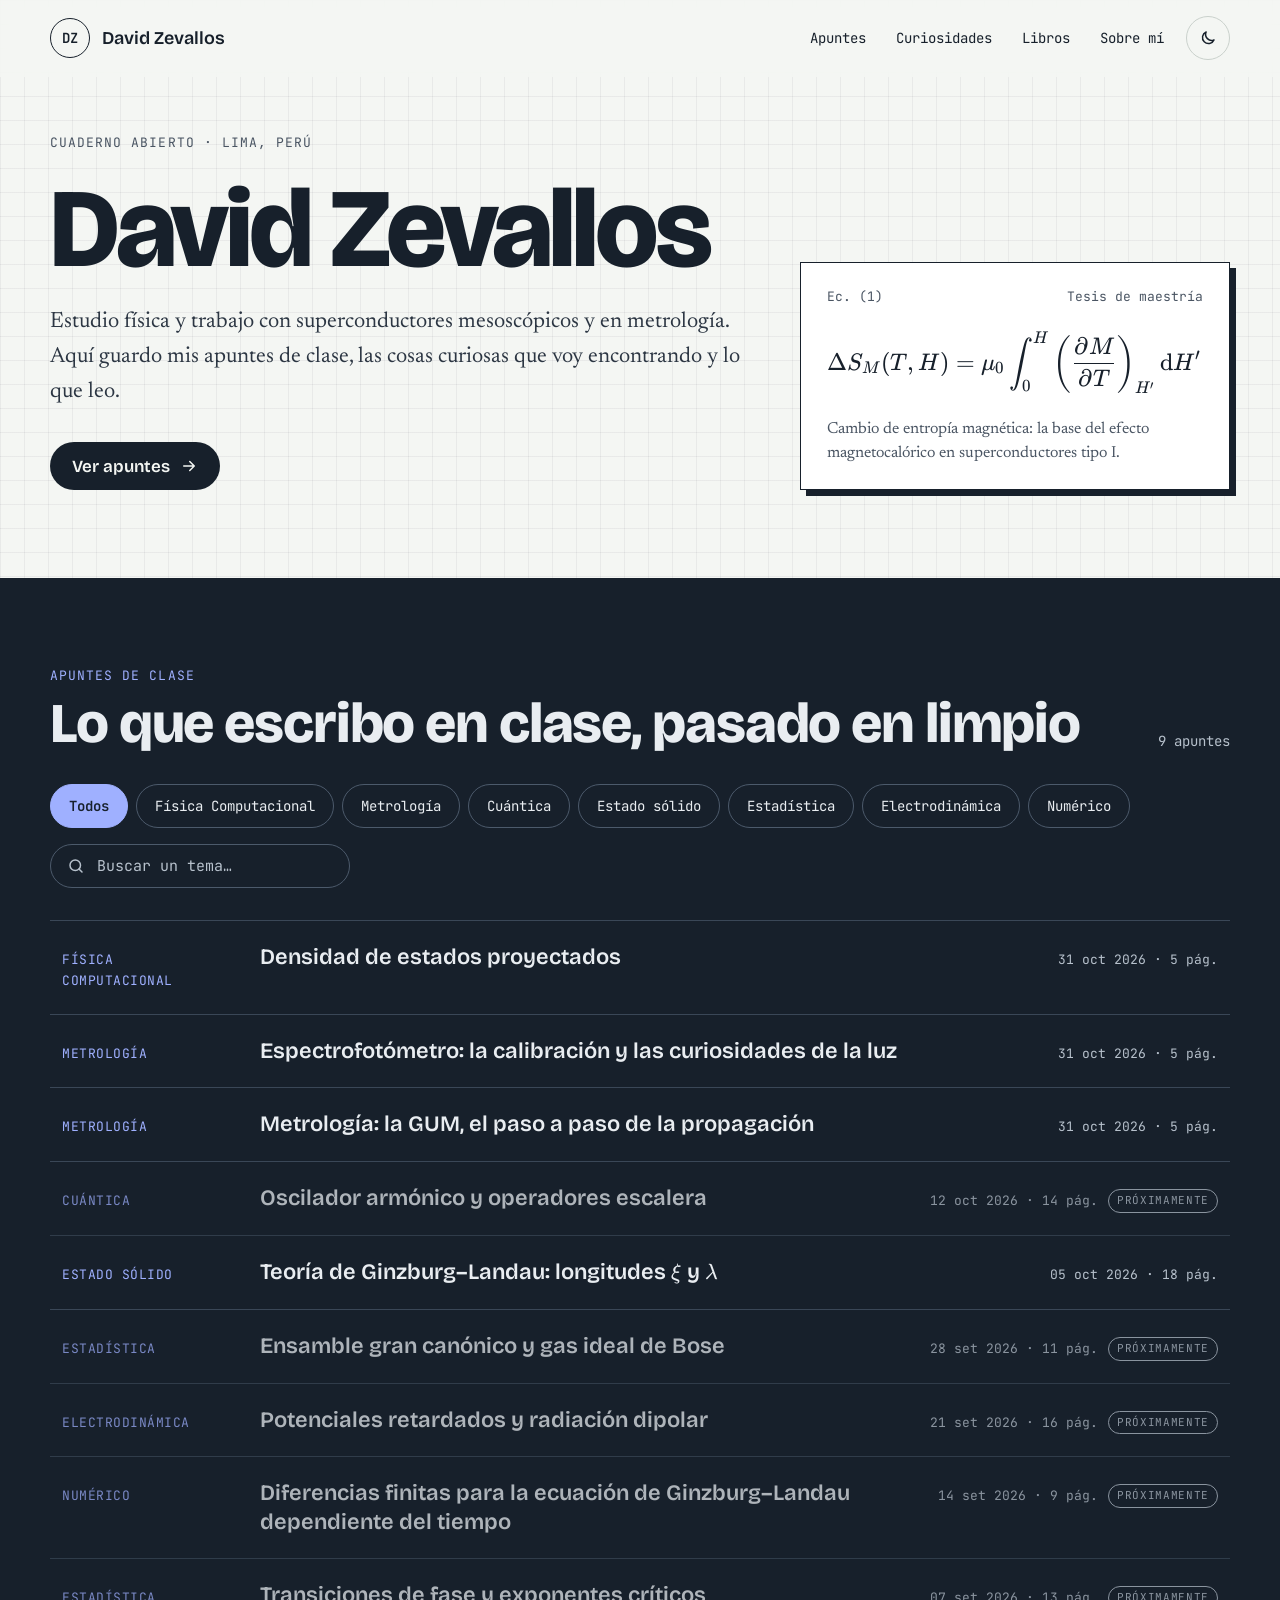
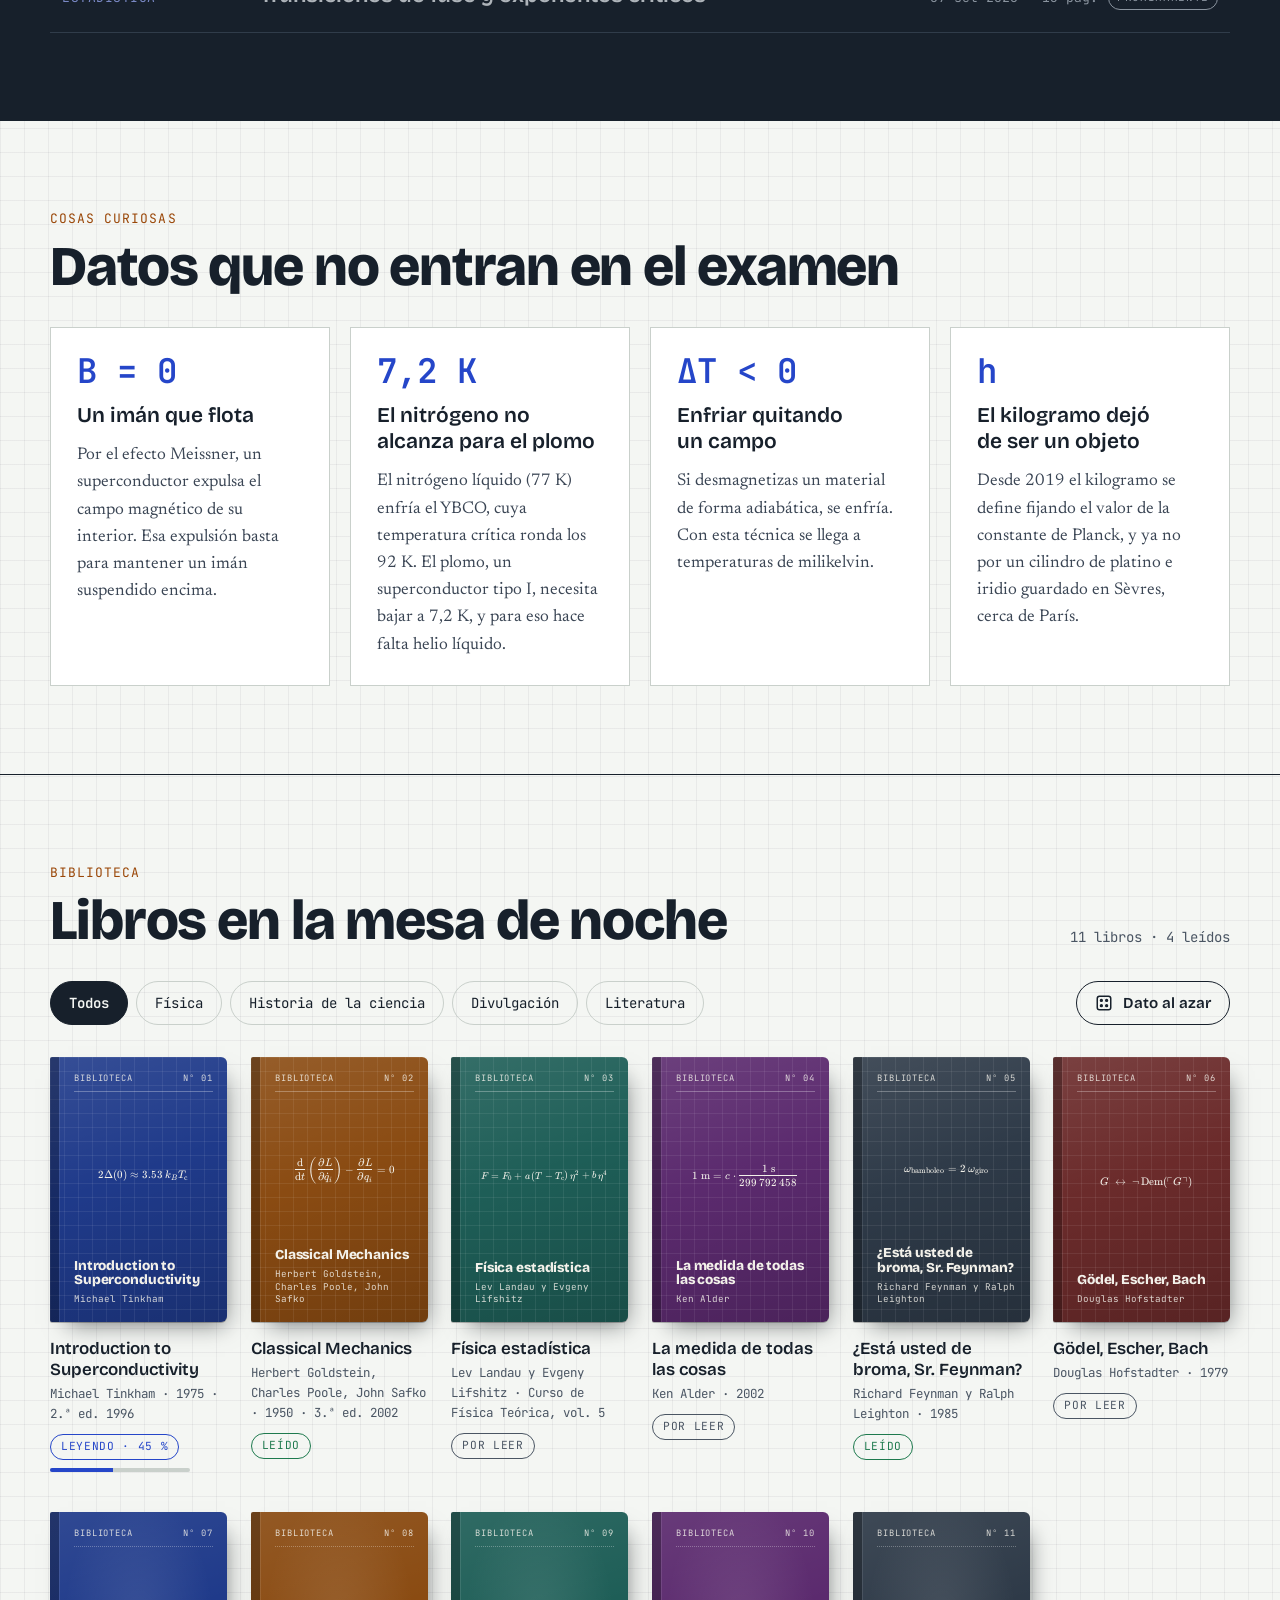
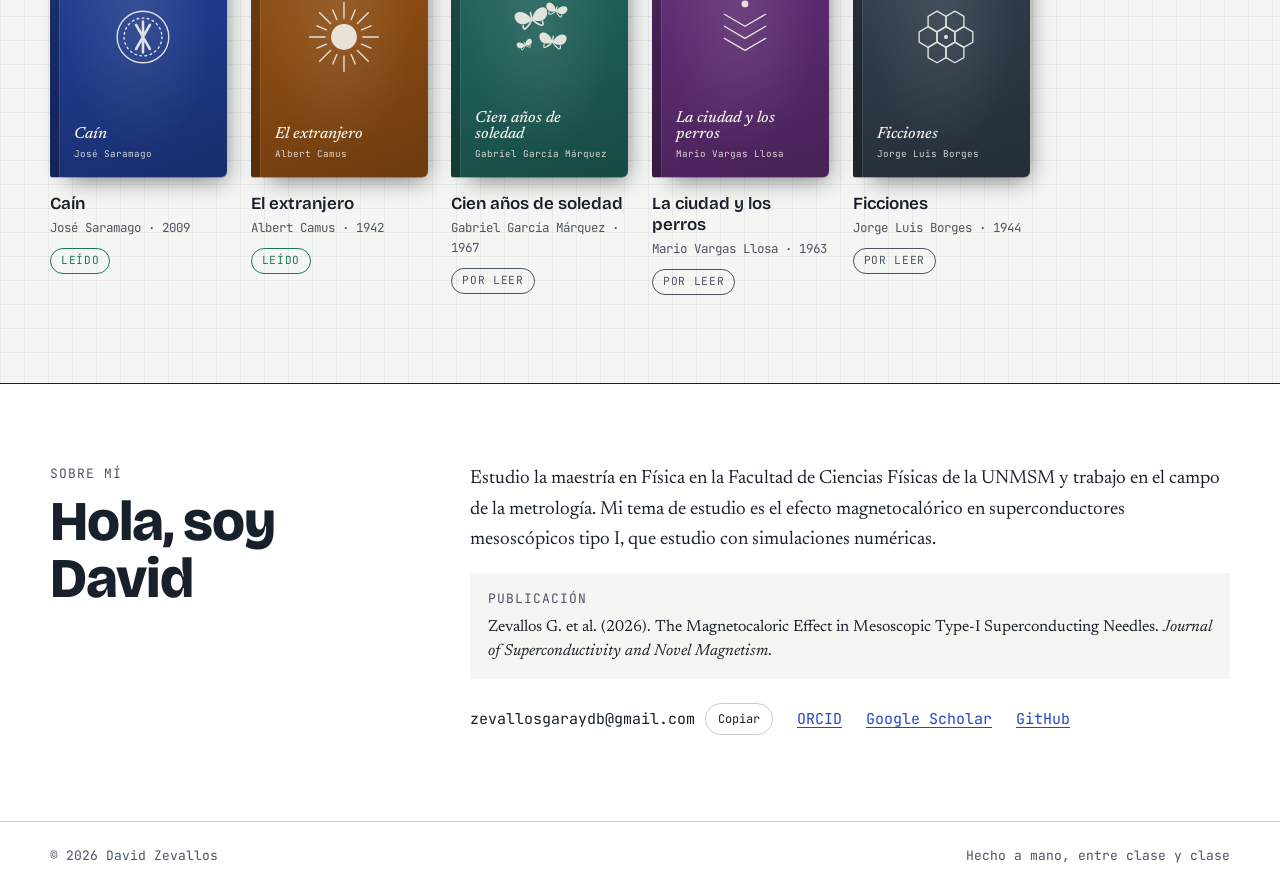
==== commit db98ccd9: "Apuntes de Física Computacional" ====
--- a/index.html
+++ b/index.html
@@ -47,7 +47,7 @@
         <a href="#apuntes">Apuntes</a>
         <a href="#curiosidades">Curiosidades</a>
         <a href="#libros">Libros</a>
-        <a href="#fotos">Fotos</a>
+        <a href="#fotos" hidden>Fotos</a>
         <a href="#sobre-mi">Sobre mí</a>
         <button class="tema-boton" type="button" aria-label="Cambiar a tema oscuro">
           <svg class="icono-luna" viewBox="0 0 24 24" width="18" height="18" aria-hidden="true"><path d="M20 14.5A8 8 0 0 1 9.5 4a8 8 0 1 0 10.5 10.5Z"/></svg>
@@ -64,13 +64,13 @@
       <div class="portada__texto">
         <p class="etiqueta">Cuaderno abierto · Lima, Perú</p>
         <h1 id="titulo-portada" class="portada__titulo">David Zevallos</h1>
-        <p class="portada__intro">Estudio física y trabajo con superconductores mesoscópicos. Aquí guardo mis apuntes de clase, las cosas curiosas que voy encontrando, lo que leo y algunas fotos.</p>
+        <p class="portada__intro">Estudio física y trabajo con superconductores mesoscópicos y en metrología. Aquí guardo mis apuntes de clase, las cosas curiosas que voy encontrando y lo que leo.</p>
         <div class="acciones">
           <a class="boton boton--lleno" href="#apuntes">
             Ver apuntes
             <svg viewBox="0 0 24 24" width="18" height="18" aria-hidden="true"><path d="M5 12h14M13 6l6 6-6 6"/></svg>
           </a>
-          <a class="boton boton--borde" href="#fotos">Fotos</a>
+          <a class="boton boton--borde" href="#fotos" hidden>Fotos</a>
         </div>
       </div>
 
@@ -149,7 +149,7 @@
     </section>
 
     <!-- FOTOS: BITÁCORA -->
-    <section id="fotos" class="seccion-borde bitacora" aria-labelledby="titulo-fotos">
+    <section id="fotos" hidden class="seccion-borde bitacora" aria-labelledby="titulo-fotos">
       <div class="contenedor seccion">
         <div class="seccion__cabeza">
           <div>
--- a/css/styles.css
+++ b/css/styles.css
@@ -1011,3 +1011,24 @@
   .visor-foto__barra { position: sticky; bottom: 0; }
 }
 @media (prefers-reduced-motion: reduce) { .impresion--grande.cambiando { animation: none; } }
+
+.figura {
+  margin: 2rem auto;
+  text-align: center;
+}
+.figura img {
+  max-width: 100%;
+  height: auto;
+  display: block;
+  margin: 0 auto;
+  border-radius: 6px;
+}
+.figura figcaption {
+  margin-top: 0.6rem;
+  font-size: 0.9em;
+  color: #555;
+  line-height: 1.4;
+}
+.figura__num {
+  font-weight: 600;
+}
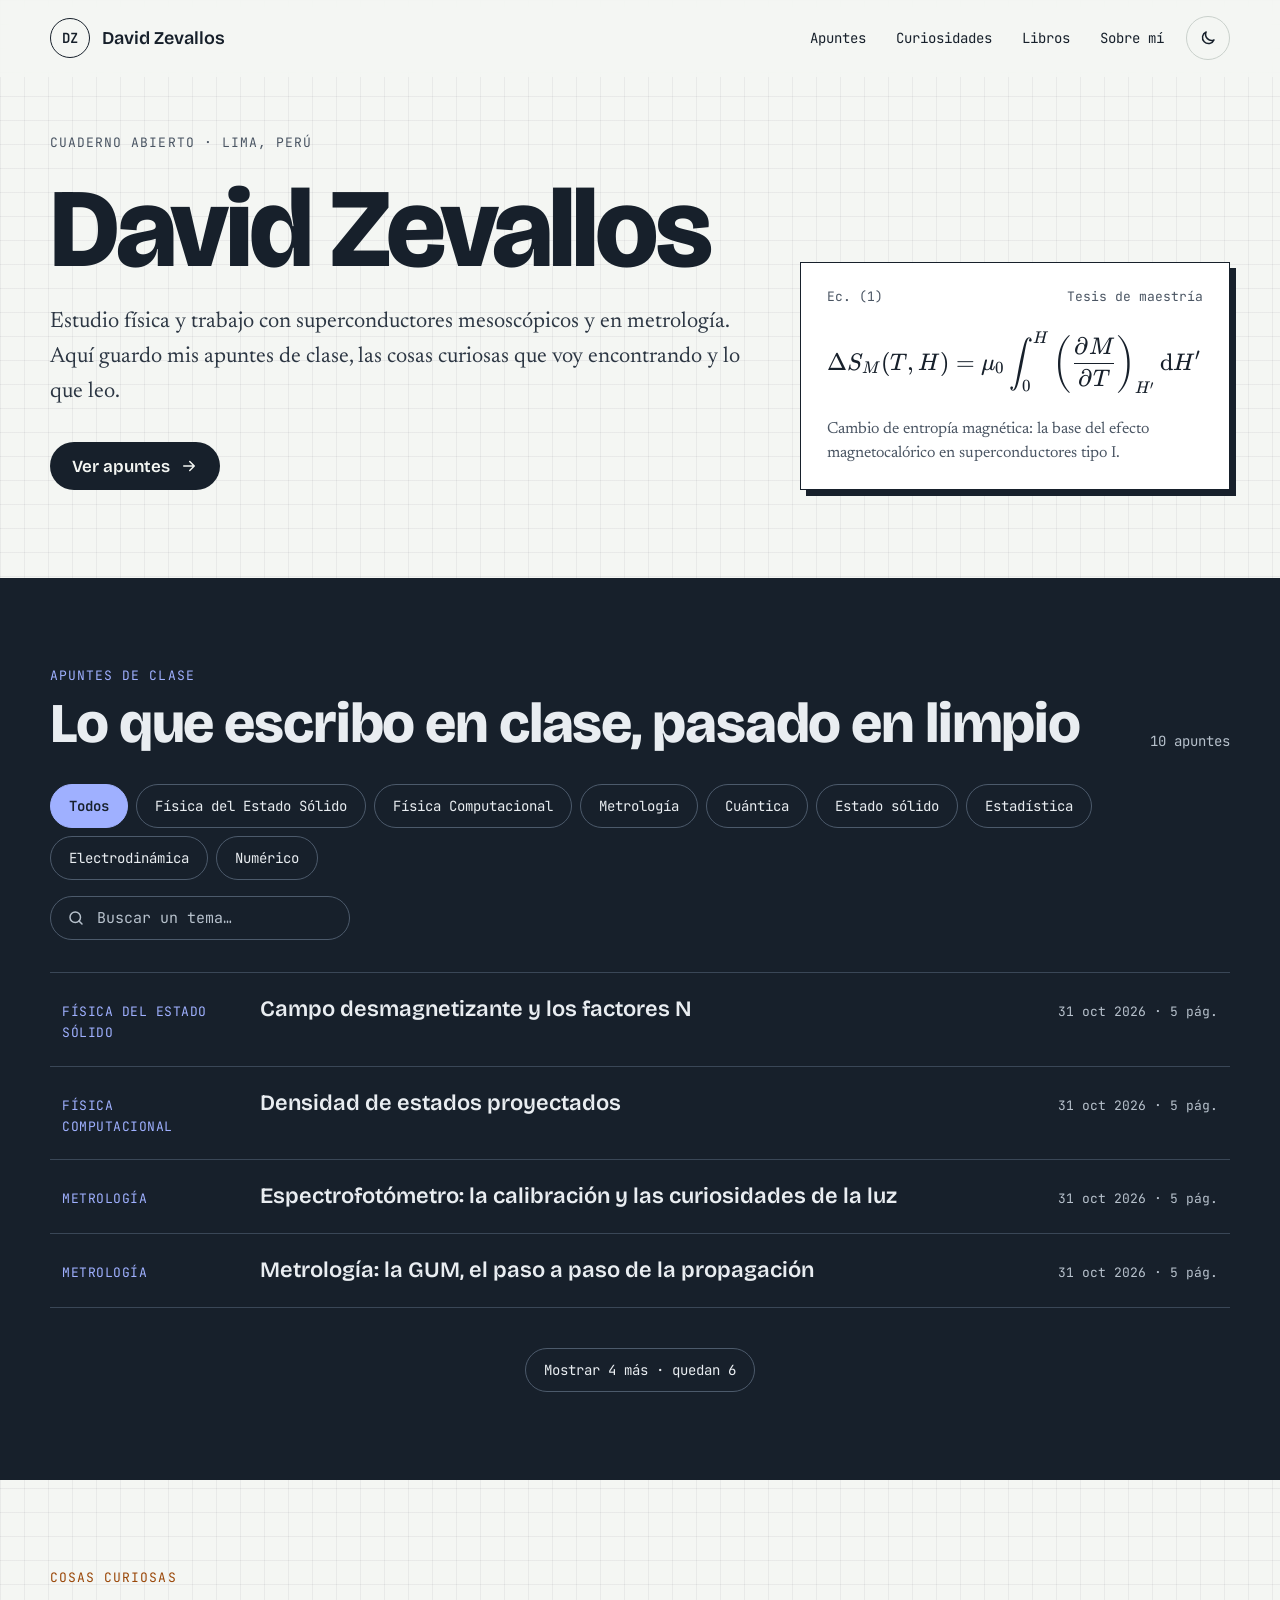
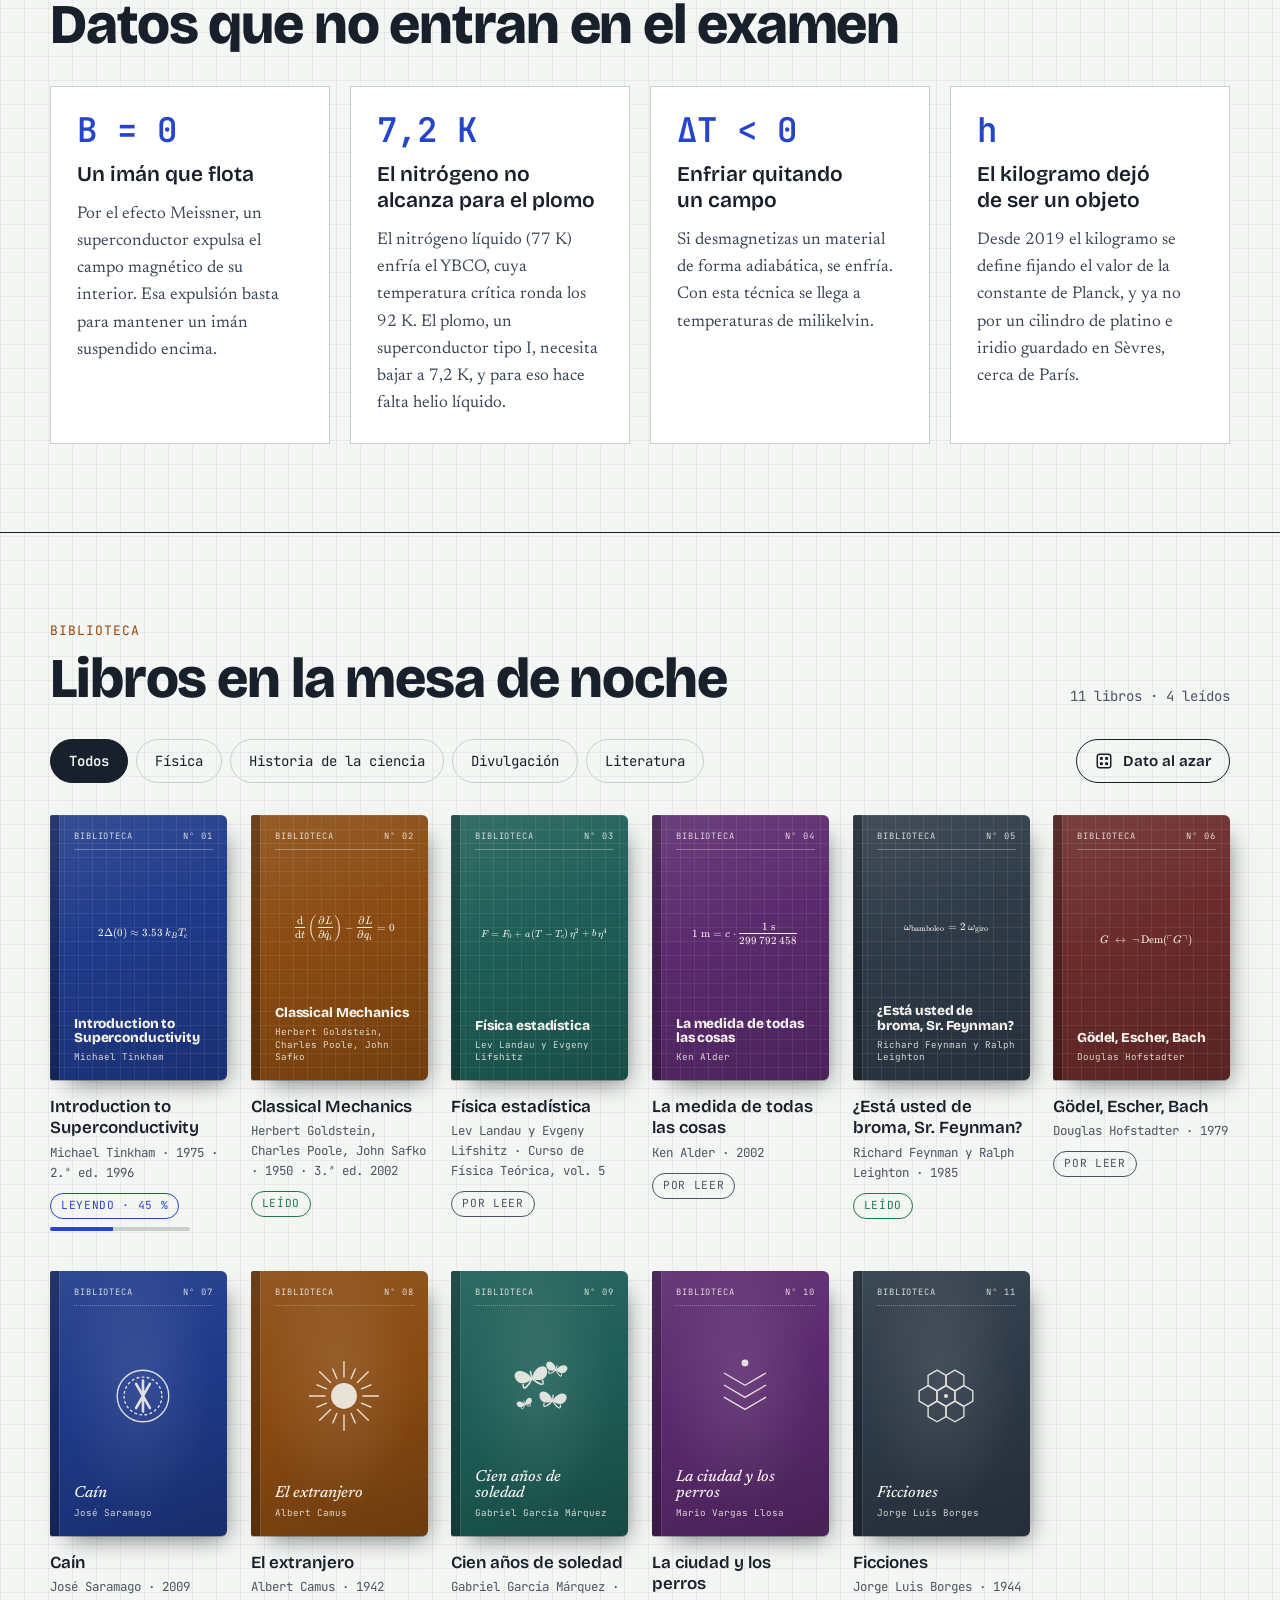
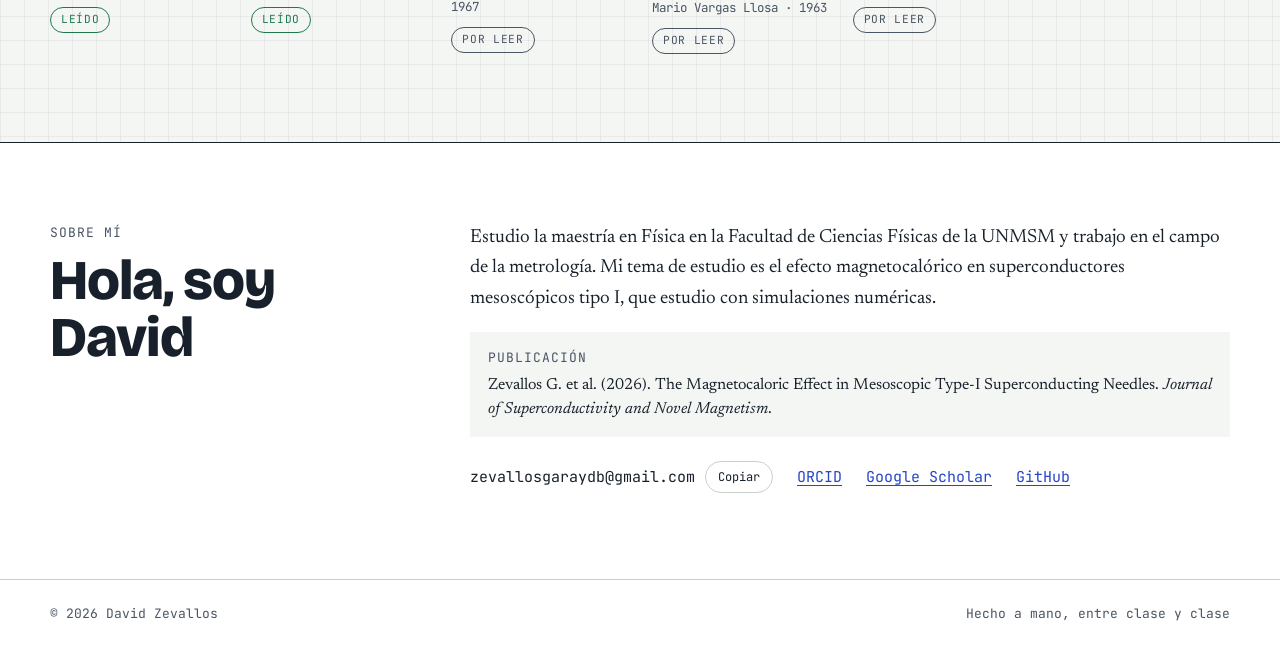
==== commit 9f17ef38: "Apuntes de física del estado sólido" ====
--- a/index.html
+++ b/index.html
@@ -27,6 +27,7 @@
   <script src="js/latex.js" defer></script>
   <script src="js/datos.js" defer></script>
   <script src="js/main.js" defer></script>
+  <script src="js/lista-apuntes.js" defer></script>
 </head>
 <body data-pagina="inicio">
 
--- a/css/styles.css
+++ b/css/styles.css
@@ -101,7 +101,7 @@
 }
 
 [hidden] { display: none !important; }
-img { max-width: 100%; display: block; }
+img { max-width: 100%; height: auto; display: block; }
 svg { fill: none; stroke: currentColor; stroke-width: 2; stroke-linecap: round; stroke-linejoin: round; }
 
 a { color: var(--acento); text-underline-offset: 0.18em; }
@@ -474,6 +474,16 @@
   background: var(--superficie); border: 1.5px solid var(--tinta);
 }
 .pdf-caja .hueco { height: 180px; }
+.pdf-caja__visor {
+  display: block;
+  width: 100%;
+  height: clamp(260px, 42vh, 420px);   /* miniatura de la página, sin pasarse del alto de pantalla */
+  border: 1px solid var(--linea);
+  background: var(--hueco);
+}
+@media (max-width: 760px) {
+  .pdf-caja__visor { display: none; }   /* en celular solo queda el botón "Abrir PDF" */
+}
 .pdf-caja .boton { justify-content: center; }
 
 .indice { display: flex; flex-direction: column; font-family: var(--f-dato); font-size: 0.875rem; }
@@ -1025,10 +1035,13 @@
 }
 .figura figcaption {
   margin-top: 0.6rem;
-  font-size: 0.9em;
-  color: #555;
+  font-family: var(--f-dato);
+  font-size: 0.8125rem;
+  color: var(--gris);
   line-height: 1.4;
 }
-.figura__num {
-  font-weight: 600;
-}
+.figura__num { font-weight: 600; color: var(--tinta-2); }
+
+/* Lista de apuntes: solo se ven los primeros */
+.lista-apuntes > li.recortado { display: none !important; }
+.mas-apuntes { display: block; margin: 8px auto 0; }
